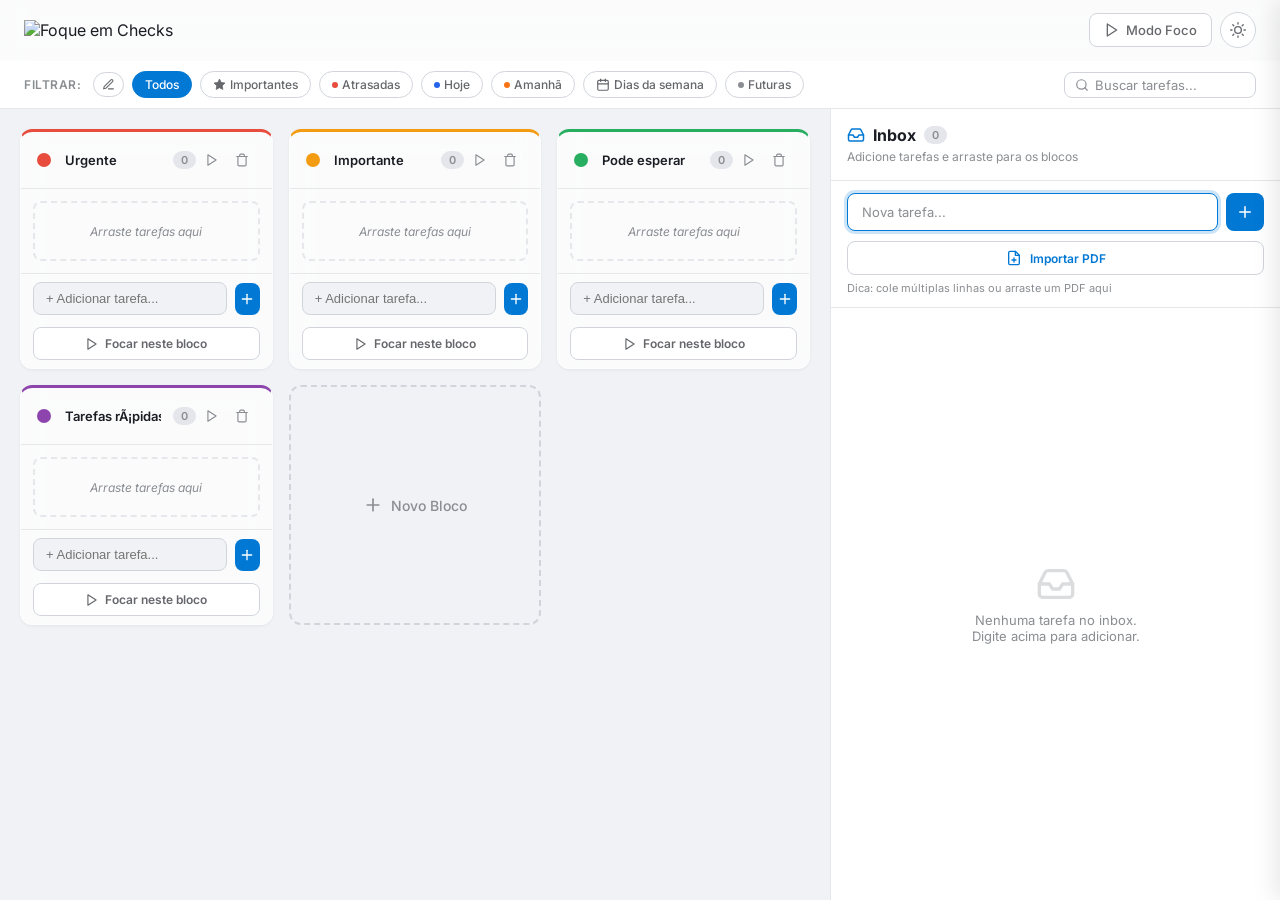
==== organizer.html @ 4b182efe "Adicione recorrência automática às tarefas Implementa configuração de repetição, preserva o históric" ====
<!DOCTYPE html>
<html lang="pt-BR">
<head>
    <meta charset="UTF-8">
    <meta name="viewport" content="width=device-width, initial-scale=1.0, viewport-fit=cover">
    <meta name="referrer" content="same-origin">
    <title>Foque em Checks — Organizador</title>
    <meta name="description" content="Organize suas tarefas por blocos de prioridade e foque no que importa.">
    <link rel="icon" type="image/png" href="assets/img/Documento2.png">
    <link rel="apple-touch-icon" href="assets/img/Documento2.png">
    <link rel="stylesheet" href="assets/css/cloud.css">
    <meta name="apple-mobile-web-app-capable" content="yes">
    <meta name="apple-mobile-web-app-status-bar-style" content="black-translucent">
    <meta name="apple-mobile-web-app-title" content="Foque em Checks">
    <link rel="preconnect" href="https://fonts.googleapis.com">
    <link rel="preconnect" href="https://fonts.gstatic.com" crossorigin>
    <link href="https://fonts.googleapis.com/css2?family=Inter:wght@400;500;600;700&display=swap" rel="stylesheet">
    <script src="https://cdnjs.cloudflare.com/ajax/libs/pdf.js/3.11.174/pdf.min.js"></script>
    <link rel="stylesheet" href="assets/css/organizer.css?v=20260920-recurrence">
</head>
<body>

    <!-- HEADER -->
    <header class="header" id="header">
        <div class="header-left">
            <div class="focus-brand-logo" aria-label="Foque em Checks">
                <img src="assets/img/logo-focus-claro.png" alt="Foque em Checks" class="focus-theme-logo focus-logo-light">
                <img src="assets/img/logo-focus-escuro.png" alt="" aria-hidden="true" class="focus-theme-logo focus-logo-dark">
            </div>
        </div>
        <div class="header-actions">
            <a href="index.html?mode=focus" class="header-btn" id="btn-back-focus" title="Voltar ao Modo Foco">
                <svg viewBox="0 0 24 24" fill="none" stroke="currentColor" stroke-width="2" stroke-linecap="round" stroke-linejoin="round"><polygon points="5 3 19 12 5 21 5 3"></polygon></svg>
                <span>Modo Foco</span>
            </a>
            <button class="header-btn theme-toggle" id="btn-theme" title="Alternar tema">
                <svg id="icon-sun" viewBox="0 0 24 24" fill="none" stroke="currentColor" stroke-width="2" stroke-linecap="round" stroke-linejoin="round"><circle cx="12" cy="12" r="5"></circle><line x1="12" y1="1" x2="12" y2="3"></line><line x1="12" y1="21" x2="12" y2="23"></line><line x1="4.22" y1="4.22" x2="5.64" y2="5.64"></line><line x1="18.36" y1="18.36" x2="19.78" y2="19.78"></line><line x1="1" y1="12" x2="3" y2="12"></line><line x1="21" y1="12" x2="23" y2="12"></line><line x1="4.22" y1="19.78" x2="5.64" y2="18.36"></line><line x1="18.36" y1="5.64" x2="19.78" y2="4.22"></line></svg>
                <svg id="icon-moon" viewBox="0 0 24 24" fill="none" stroke="currentColor" stroke-width="2" stroke-linecap="round" stroke-linejoin="round" style="display:none"><path d="M21 12.79A9 9 0 1 1 11.21 3 7 7 0 0 0 21 12.79z"></path></svg>
            </button>
        </div>
    </header>

    <!-- FILTER BAR -->
    <div class="filter-bar" id="filter-bar">
        <span class="filter-label">Filtrar:</span>
        <button class="filter-chip organize-filters-btn" id="btn-organize-filters" type="button" title="Organizar filtros" aria-label="Organizar filtros"><svg viewBox="0 0 24 24" fill="none" stroke="currentColor" stroke-width="2" stroke-linecap="round" stroke-linejoin="round" aria-hidden="true"><path d="M12 20h9"></path><path d="M16.5 3.5a2.12 2.12 0 0 1 3 3L7 19l-4 1 1-4Z"></path></svg></button>
        <button class="filter-chip filter-orderable active" data-filter="all" data-order-id="all">Todos</button>
        <button class="filter-chip filter-orderable" data-filter="important" data-order-id="important" title="Tarefas importantes"><svg viewBox="0 0 24 24" width="13" height="13" fill="currentColor" stroke="currentColor" stroke-width="1.5" stroke-linejoin="round" aria-hidden="true"><polygon points="12 2 15.1 8.3 22 9.3 17 14.2 18.2 21.1 12 17.8 5.8 21.1 7 14.2 2 9.3 8.9 8.3 12 2"></polygon></svg>Importantes</button>
        <button class="filter-chip filter-orderable" data-filter="atrasadas" data-order-id="atrasadas"><span class="chip-dot" style="background:var(--status-overdue)"></span>Atrasadas</button>
        <button class="filter-chip filter-orderable" data-filter="hoje" data-order-id="hoje"><span class="chip-dot" style="background:var(--status-today)"></span>Hoje</button>
        <button class="filter-chip filter-orderable" data-filter="amanha" data-order-id="amanha"><span class="chip-dot" style="background:var(--status-tomorrow)"></span>Amanhã</button>
        <div class="weekday-filter filter-orderable" id="weekday-filter" data-order-id="weekdays">
            <button class="filter-chip weekday-filter-toggle" id="weekday-filter-toggle" type="button" aria-expanded="false"><svg viewBox="0 0 24 24" fill="none" stroke="currentColor" stroke-width="2" stroke-linecap="round" stroke-linejoin="round" aria-hidden="true"><rect x="3" y="4" width="18" height="17" rx="2"></rect><line x1="8" y1="2" x2="8" y2="6"></line><line x1="16" y1="2" x2="16" y2="6"></line><line x1="3" y1="10" x2="21" y2="10"></line></svg><span id="weekday-filter-label">Dias da semana</span></button>
            <div class="weekday-filter-menu" id="weekday-filter-menu" role="menu" aria-label="Filtrar por dia da semana">
                <button class="filter-chip filter-orderable" data-filter="segunda" data-order-id="segunda" role="menuitem"><span class="chip-dot" style="background:var(--day-seg)"></span>Segunda</button>
                <button class="filter-chip filter-orderable" data-filter="terca" data-order-id="terca" role="menuitem"><span class="chip-dot" style="background:var(--day-ter)"></span>Terça</button>
                <button class="filter-chip filter-orderable" data-filter="quarta" data-order-id="quarta" role="menuitem"><span class="chip-dot" style="background:var(--day-qua)"></span>Quarta</button>
                <button class="filter-chip filter-orderable" data-filter="quinta" data-order-id="quinta" role="menuitem"><span class="chip-dot" style="background:var(--day-qui)"></span>Quinta</button>
                <button class="filter-chip filter-orderable" data-filter="sexta" data-order-id="sexta" role="menuitem"><span class="chip-dot" style="background:var(--day-sex)"></span>Sexta</button>
                <button class="filter-chip filter-orderable" data-filter="sabado" data-order-id="sabado" role="menuitem"><span class="chip-dot" style="background:var(--day-sab)"></span>Sábado</button>
                <button class="filter-chip filter-orderable" data-filter="domingo" data-order-id="domingo" role="menuitem"><span class="chip-dot" style="background:var(--day-dom)"></span>Domingo</button>
            </div>
        </div>
        <button class="filter-chip filter-orderable" data-filter="futuras" data-order-id="futuras"><span class="chip-dot" style="background:var(--text-tertiary)"></span>Futuras</button>

        <div class="search-container">
            <svg viewBox="0 0 24 24" fill="none" stroke="currentColor" stroke-width="2" stroke-linecap="round" stroke-linejoin="round"><circle cx="11" cy="11" r="8"></circle><line x1="21" y1="21" x2="16.65" y2="16.65"></line></svg>
            <input type="text" class="search-input" id="search-input" placeholder="Buscar tarefas...">
        </div>
    </div>

    <!-- MAIN LAYOUT -->
    <main class="main" id="main">
        <!-- BLOCKS PANEL (LEFT) -->
        <div class="blocks-panel" id="blocks-panel">
            <!-- Blocks are rendered by JS -->
        </div>

        <!-- INBOX PANEL (RIGHT) -->
        <div class="inbox-panel" id="inbox-panel">
            <div class="inbox-header">
                <div class="inbox-title">
                    <svg viewBox="0 0 24 24" fill="none" stroke="currentColor" stroke-width="2" stroke-linecap="round" stroke-linejoin="round"><polyline points="22 12 16 12 14 15 10 15 8 12 2 12"></polyline><path d="M5.45 5.11L2 12v6a2 2 0 0 0 2 2h16a2 2 0 0 0 2-2v-6l-3.45-6.89A2 2 0 0 0 16.76 4H7.24a2 2 0 0 0-1.79 1.11z"></path></svg>
                    Inbox
                    <span class="block-count" id="inbox-count">0</span>
                </div>
                <div class="inbox-subtitle">Adicione tarefas e arraste para os blocos</div>
            </div>
            <div class="inbox-input-area">
                <div class="inbox-input-wrapper">
                    <input type="text" class="inbox-input" id="inbox-input" placeholder="Nova tarefa..." autocomplete="off">
                    <button class="inbox-add-btn" id="btn-inbox-add" title="Adicionar tarefa">
                        <svg viewBox="0 0 24 24" fill="none" stroke="currentColor" stroke-width="2" stroke-linecap="round" stroke-linejoin="round"><line x1="12" y1="5" x2="12" y2="19"></line><line x1="5" y1="12" x2="19" y2="12"></line></svg>
                    </button>
                </div>
                <div class="inbox-tools-row">
                    <button class="inbox-tool-btn" id="btn-import-pdf" type="button" title="Importar lista em PDF">
                        <svg viewBox="0 0 24 24" fill="none" stroke="currentColor" stroke-width="2" stroke-linecap="round" stroke-linejoin="round"><path d="M14 2H6a2 2 0 0 0-2 2v16a2 2 0 0 0 2 2h12a2 2 0 0 0 2-2V8z"></path><polyline points="14 2 14 8 20 8"></polyline><line x1="12" y1="18" x2="12" y2="12"></line><line x1="9" y1="15" x2="15" y2="15"></line></svg>
                        <span>Importar PDF</span>
                    </button>
                    <input type="file" id="pdf-file-input" accept="application/pdf" style="display: none;">
                </div>
                <p class="inbox-paste-hint">Dica: cole múltiplas linhas ou arraste um PDF aqui</p>
            </div>
            <div class="inbox-tasks" id="inbox-tasks">
                <!-- Tasks rendered by JS -->
            </div>
        </div>
    </main>

    <!-- CONFIRMATION MODAL -->
    <div class="modal-overlay" id="modal-overlay">
        <div class="modal-box">
            <div class="modal-title" id="modal-title">Confirmar</div>
            <div class="modal-text" id="modal-text">Tem certeza?</div>
            <div class="modal-actions">
                <button class="modal-btn" id="modal-cancel">Cancelar</button>
                <button class="modal-btn danger" id="modal-confirm">Remover</button>
            </div>
        </div>
    </div>

    <!-- PDF IMPORT PREVIEW MODAL -->
    <div class="modal-overlay" id="pdf-modal-overlay">
        <div class="pdf-modal-box">
            <div class="pdf-modal-header">
                <div class="pdf-modal-title-group">
                    <div class="pdf-modal-icon">
                        <svg viewBox="0 0 24 24" fill="none" stroke="currentColor" stroke-width="2" stroke-linecap="round" stroke-linejoin="round"><path d="M14 2H6a2 2 0 0 0-2 2v16a2 2 0 0 0 2 2h12a2 2 0 0 0 2-2V8z"></path><polyline points="14 2 14 8 20 8"></polyline><line x1="12" y1="18" x2="12" y2="12"></line><line x1="9" y1="15" x2="15" y2="15"></line></svg>
                    </div>
                    <div>
                        <div class="pdf-modal-title" id="pdf-modal-filename">Importar do Microsoft To Do</div>
                        <div class="pdf-modal-subtitle">Selecione as tarefas e subtarefas que deseja enviar para o Inbox</div>
                    </div>
                </div>
                <button class="block-action-btn" id="pdf-modal-close" title="Fechar">
                    <svg viewBox="0 0 24 24" fill="none" stroke="currentColor" stroke-width="2" stroke-linecap="round" stroke-linejoin="round"><line x1="18" y1="6" x2="6" y2="18"></line><line x1="6" y1="6" x2="18" y2="18"></line></svg>
                </button>
            </div>

            <div class="pdf-stats-pills">
                <span class="pdf-stat-pill highlight" id="stat-pill-total">0 tarefas encontradas</span>
                <span class="pdf-stat-pill" id="stat-pill-main">0 principais</span>
                <span class="pdf-stat-pill" id="stat-pill-sub">0 subtarefas</span>
                <span class="pdf-stat-pill" id="stat-pill-days">0 com data</span>
            </div>

            <div class="pdf-config-section">
                <div class="pdf-config-row">
                    <label class="pdf-config-label">
                        <input type="checkbox" id="pdf-opt-include-subtasks" checked>
                        <span>Incluir subtarefas</span>
                    </label>
                </div>
                <div class="pdf-config-row">
                    <label class="pdf-config-label">
                        <input type="checkbox" id="pdf-opt-apply-days" checked>
                        <span>Atribuir marcadores de dias detectados (Hoje, Amanhã, etc.)</span>
                    </label>
                </div>
            </div>

            <div class="pdf-preview-header">
                <span id="pdf-preview-count">Pré-visualização (0 selecionadas):</span>
                <div>
                    <button type="button" class="pdf-preview-select-all" id="btn-toggle-select-all">Desmarcar todas</button>
                </div>
            </div>

            <div class="pdf-preview-list" id="pdf-preview-list">
                <!-- Preview items inserted by JS -->
            </div>

            <div class="modal-actions" style="margin-top: 14px;">
                <button class="modal-btn" id="pdf-btn-cancel">Cancelar</button>
                <button class="modal-btn" id="pdf-btn-confirm" style="background: var(--primary); color: white; border-color: var(--primary);">
                    Importar para o Inbox
                </button>
            </div>
        </div>
    </div>

    <!-- DRAG & DROP OVERLAY -->
    <div class="pdf-drop-overlay" id="pdf-drop-overlay">
        <svg class="pdf-drop-icon" viewBox="0 0 24 24" fill="none" stroke="currentColor" stroke-width="2" stroke-linecap="round" stroke-linejoin="round"><path d="M14 2H6a2 2 0 0 0-2 2v16a2 2 0 0 0 2 2h12a2 2 0 0 0 2-2V8z"></path><polyline points="14 2 14 8 20 8"></polyline><line x1="12" y1="18" x2="12" y2="12"></line><line x1="9" y1="15" x2="15" y2="15"></line></svg>
        <div class="pdf-drop-text">Solte o PDF do Microsoft To Do aqui</div>
    </div>

    <!-- SIDE PANEL (TASK DETAILS) -->
    <div class="side-panel-overlay" id="side-panel-overlay"></div>
    <div class="side-panel" id="side-panel">
        <div class="side-panel-header">
            <div class="side-panel-title" id="side-panel-title">Título da Tarefa</div>
            <div class="side-panel-controls">
                <button class="side-panel-mode" id="side-panel-mode" type="button" aria-pressed="false" title="Alternar modo foco">Foco</button>
                <button class="side-panel-close" id="side-panel-close" title="Fechar">
                    <svg viewBox="0 0 24 24" fill="none" stroke="currentColor" stroke-width="2" stroke-linecap="round" stroke-linejoin="round" width="18" height="18"><line x1="18" y1="6" x2="6" y2="18"></line><line x1="6" y1="6" x2="18" y2="18"></line></svg>
                </button>
            </div>
        </div>
        <div class="side-panel-body">
            <div class="task-options-section">
                <div class="subtasks-title">Opções</div>
                <button class="task-option-row" id="side-panel-repeat" type="button">
                    <svg viewBox="0 0 24 24" fill="none" stroke="currentColor" stroke-width="2" stroke-linecap="round" stroke-linejoin="round" aria-hidden="true"><polyline points="17 1 21 5 17 9"></polyline><path d="M3 11V9a4 4 0 0 1 4-4h14"></path><polyline points="7 23 3 19 7 15"></polyline><path d="M21 13v2a4 4 0 0 1-4 4H3"></path></svg>
                    <span>Repetir</span>
                    <small id="side-panel-repeat-value">Não repetir</small>
                </button>
            </div>
            <div class="subtasks-section">
                <div class="subtasks-title">Subtarefas</div>
                <div class="subtask-list" id="subtask-list">
                    <!-- JS vai inserir subtarefas aqui -->
                </div>
                <div class="subtask-input-row">
                    <div class="subtask-input-icon">
                        <svg viewBox="0 0 24 24" fill="none" stroke="currentColor" stroke-width="2" stroke-linecap="round" stroke-linejoin="round"><line x1="12" y1="5" x2="12" y2="19"></line><line x1="5" y1="12" x2="19" y2="12"></line></svg>
                    </div>
                    <input type="text" class="subtask-input" id="subtask-input" placeholder="Adicionar passo">
                </div>
            </div>
        </div>
    </div>

    <!-- TOAST -->
    <div class="toast-notification" id="toast-notification">
        <div class="toast-icon-check">
            <svg viewBox="0 0 24 24" fill="none" stroke="currentColor" stroke-width="3" stroke-linecap="round" stroke-linejoin="round"><polyline points="20 6 9 17 4 12"></polyline></svg>
        </div>
        <span id="toast-message">Tarefas importadas com sucesso!</span>
    </div>

    <script src="https://cdn.jsdelivr.net/npm/@supabase/supabase-js@2.116.0"></script>
    <script src="assets/js/supabase-config.js"></script>
    <script src="assets/js/supabase-sync.js"></script>
    <script src="assets/js/recurrence.js?v=20260920-recurrence"></script>
    <script src="assets/js/organizer.js?v=20260920-recurrence"></script>
</body>
</html>
---- assets/css/organizer.css ----
/* ========== CSS VARIABLES ========== */
:root {
    --font: 'Inter', 'Segoe UI', system-ui, -apple-system, sans-serif;

    /* Light Mode */
    --bg: #F0F2F5;
    --bg-secondary: #E4E6EB;
    --surface: #FFFFFF;
    --surface-hover: #F8F9FA;
    --text: #1A1D23;
    --text-secondary: #65676B;
    --text-tertiary: #8A8D91;
    --border: #D1D5DB;
    --border-light: #E5E7EB;
    --shadow-sm: 0 1px 3px rgba(0,0,0,0.06);
    --shadow-md: 0 4px 16px rgba(0,0,0,0.08);
    --shadow-lg: 0 8px 32px rgba(0,0,0,0.12);
    --shadow-glow: 0 0 20px rgba(0,120,212,0.15);

    /* Accent Colors */
    --primary: #0078D4;
    --primary-hover: #106EBE;
    --primary-light: rgba(0,120,212,0.08);
    --primary-glow: rgba(0,120,212,0.2);

    --block-urgent: #E74C3C;
    --block-urgent-bg: rgba(231,76,60,0.08);
    --block-urgent-border: rgba(231,76,60,0.25);
    --block-important: #F39C12;
    --block-important-bg: rgba(243,156,18,0.08);
    --block-important-border: rgba(243,156,18,0.25);
    --block-canwait: #27AE60;
    --block-canwait-bg: rgba(39,174,96,0.08);
    --block-canwait-border: rgba(39,174,96,0.25);
    --block-quick: #8E44AD;
    --block-quick-bg: rgba(142,68,173,0.08);
    --block-quick-border: rgba(142,68,173,0.25);
    --block-blue: #3498DB;
    --block-blue-bg: rgba(52,152,219,0.08);
    --block-blue-border: rgba(52,152,219,0.25);
    --block-teal: #1ABC9C;
    --block-teal-bg: rgba(26,188,156,0.08);
    --block-teal-border: rgba(26,188,156,0.25);
    --block-pink: #FD79A8;
    --block-pink-bg: rgba(253,121,168,0.08);
    --block-pink-border: rgba(253,121,168,0.25);
    --block-gray: #95A5A6;
    --block-gray-bg: rgba(149,165,166,0.08);
    --block-gray-border: rgba(149,165,166,0.25);
    --block-yellow: #F1C40F;
    --block-yellow-bg: rgba(241,196,15,0.08);
    --block-yellow-border: rgba(241,196,15,0.25);
    --block-indigo: #6C5CE7;
    --block-indigo-bg: rgba(108,92,231,0.08);
    --block-indigo-border: rgba(108,92,231,0.25);

    /* Date status: reserved colors, separate from the days of the week */
    --status-overdue: #E74C3C;
    --status-today: #2563EB;
    --status-tomorrow: #F97316;

    /* Days of the week */
    --day-seg: #14B8A6;
    --day-ter: #8B5CF6;
    --day-qua: #22C55E;
    --day-qui: #DB2777;
    --day-sex: #0EA5E9;
    --day-sab: #A16207;
    --day-dom: #84CC16;

    /* Misc */
    --radius: 12px;
    --radius-sm: 8px;
    --radius-xs: 6px;
    --transition: 0.2s cubic-bezier(0.4, 0, 0.2, 1);
    --motion-fast: 120ms;
    --motion-base: 180ms;
    --motion-ease: cubic-bezier(0.2, 0, 0, 1);

    /* Glass */
    --glass-bg: rgba(255,255,255,0.7);
    --glass-border: rgba(255,255,255,0.3);
    --glass-blur: 12px;

    /* Completed */
    --completed-bg: rgba(39,174,96,0.06);
}

/* ========== DARK MODE ========== */
[data-theme="dark"] {
    --bg: #0F1117;
    --bg-secondary: #1A1D27;
    --surface: #1E2130;
    --surface-hover: #262A3A;
    --text: #E8EAED;
    --text-secondary: #9AA0A6;
    --text-tertiary: #6B7280;
    --border: #2D3348;
    --border-light: #252940;
    --shadow-sm: 0 1px 3px rgba(0,0,0,0.2);
    --shadow-md: 0 4px 16px rgba(0,0,0,0.3);
    --shadow-lg: 0 8px 32px rgba(0,0,0,0.4);
    --shadow-glow: 0 0 20px rgba(0,120,212,0.25);

    --primary-light: rgba(0,120,212,0.15);
    --primary-glow: rgba(0,120,212,0.3);

    --block-urgent-bg: rgba(231,76,60,0.12);
    --block-urgent-border: rgba(231,76,60,0.3);
    --block-important-bg: rgba(243,156,18,0.12);
    --block-important-border: rgba(243,156,18,0.3);
    --block-canwait-bg: rgba(39,174,96,0.12);
    --block-canwait-border: rgba(39,174,96,0.3);
    --block-quick-bg: rgba(142,68,173,0.12);
    --block-quick-border: rgba(142,68,173,0.3);
    --block-blue-bg: rgba(52,152,219,0.12);
    --block-blue-border: rgba(52,152,219,0.3);
    --block-teal-bg: rgba(26,188,156,0.12);
    --block-teal-border: rgba(26,188,156,0.3);
    --block-pink-bg: rgba(253,121,168,0.12);
    --block-pink-border: rgba(253,121,168,0.3);
    --block-gray-bg: rgba(149,165,166,0.12);
    --block-gray-border: rgba(149,165,166,0.3);
    --block-yellow-bg: rgba(241,196,15,0.12);
    --block-yellow-border: rgba(241,196,15,0.3);
    --block-indigo-bg: rgba(108,92,231,0.12);
    --block-indigo-border: rgba(108,92,231,0.3);

    --glass-bg: rgba(30,33,48,0.75);
    --glass-border: rgba(45,51,72,0.5);

    --completed-bg: rgba(39,174,96,0.1);
}

@media (prefers-color-scheme: dark) {
    :root:not([data-theme="light"]) {
        --bg: #0F1117;
        --bg-secondary: #1A1D27;
        --surface: #1E2130;
        --surface-hover: #262A3A;
        --text: #E8EAED;
        --text-secondary: #9AA0A6;
        --text-tertiary: #6B7280;
        --border: #2D3348;
        --border-light: #252940;
        --shadow-sm: 0 1px 3px rgba(0,0,0,0.2);
        --shadow-md: 0 4px 16px rgba(0,0,0,0.3);
        --shadow-lg: 0 8px 32px rgba(0,0,0,0.4);
        --shadow-glow: 0 0 20px rgba(0,120,212,0.25);
        --primary-light: rgba(0,120,212,0.15);
        --primary-glow: rgba(0,120,212,0.3);
        --block-urgent-bg: rgba(231,76,60,0.12);
        --block-urgent-border: rgba(231,76,60,0.3);
        --block-important-bg: rgba(243,156,18,0.12);
        --block-important-border: rgba(243,156,18,0.3);
        --block-canwait-bg: rgba(39,174,96,0.12);
        --block-canwait-border: rgba(39,174,96,0.3);
        --block-quick-bg: rgba(142,68,173,0.12);
        --block-quick-border: rgba(142,68,173,0.3);
        --block-blue-bg: rgba(52,152,219,0.12);
        --block-blue-border: rgba(52,152,219,0.3);
        --block-teal-bg: rgba(26,188,156,0.12);
        --block-teal-border: rgba(26,188,156,0.3);
        --block-pink-bg: rgba(253,121,168,0.12);
        --block-pink-border: rgba(253,121,168,0.3);
        --block-gray-bg: rgba(149,165,166,0.12);
        --block-gray-border: rgba(149,165,166,0.3);
        --block-yellow-bg: rgba(241,196,15,0.12);
        --block-yellow-border: rgba(241,196,15,0.3);
        --block-indigo-bg: rgba(108,92,231,0.12);
        --block-indigo-border: rgba(108,92,231,0.3);
        --glass-bg: rgba(30,33,48,0.75);
        --glass-border: rgba(45,51,72,0.5);
        --completed-bg: rgba(39,174,96,0.1);
    }
}

/* ========== RESET & BASE ========== */
*, *::before, *::after {
    box-sizing: border-box;
    margin: 0;
    padding: 0;
}

html {
    scroll-behavior: smooth;
}

body {
    font-family: var(--font);
    background: var(--bg);
    color: var(--text);
    min-height: 100vh;
    display: flex;
    flex-direction: column;
    transition: background var(--transition), color var(--transition);
    overflow-x: hidden;
}

/* ========== HEADER ========== */
.header {
    position: sticky;
    top: 0;
    z-index: 200;
    background: var(--glass-bg);
    backdrop-filter: blur(var(--glass-blur));
    -webkit-backdrop-filter: blur(var(--glass-blur));
    border-bottom: 1px solid var(--glass-border);
    padding: 12px 24px;
    display: flex;
    align-items: center;
    justify-content: space-between;
    gap: 16px;
}

.header-left {
    display: flex;
    align-items: center;
    gap: 12px;
}

.focus-brand-logo { display:flex; align-items:center; }
.focus-brand-logo .focus-theme-logo { width:150px; max-height:42px; }

.header-actions {
    display: flex;
    align-items: center;
    gap: 8px;
}

.header-btn {
    display: flex;
    align-items: center;
    gap: 6px;
    padding: 8px 14px;
    border: 1px solid var(--border);
    border-radius: var(--radius-sm);
    background: var(--surface);
    color: var(--text-secondary);
    font-family: var(--font);
    font-size: 13px;
    font-weight: 500;
    cursor: pointer;
    transition: all var(--transition);
    text-decoration: none;
}

.header-btn:hover {
    background: var(--surface-hover);
    color: var(--text);
    border-color: var(--primary);
    box-shadow: var(--shadow-sm);
}

.header-btn svg {
    width: 16px;
    height: 16px;
    flex-shrink: 0;
}

.theme-toggle {
    width: 36px;
    height: 36px;
    padding: 0;
    display: flex;
    align-items: center;
    justify-content: center;
    border-radius: 50%;
}

/* ========== FILTER BAR ========== */
.filter-bar {
    position: relative;
    z-index: 130;
    padding: 10px 24px;
    background: var(--surface);
    border-bottom: 1px solid var(--border-light);
    display: flex;
    align-items: center;
    gap: 8px;
    overflow: visible;
    scrollbar-width: none;
}

.filter-bar::-webkit-scrollbar {
    display: none;
}

.filter-label {
    font-size: 12px;
    font-weight: 600;
    color: var(--text-tertiary);
    text-transform: uppercase;
    letter-spacing: 0.5px;
    white-space: nowrap;
    margin-right: 4px;
}

.filter-chip {
    display: inline-flex;
    align-items: center;
    gap: 4px;
    padding: 5px 12px;
    border-radius: 20px;
    border: 1px solid var(--border);
    background: var(--surface);
    color: var(--text-secondary);
    font-family: var(--font);
    font-size: 12px;
    font-weight: 500;
    cursor: pointer;
    transition: all var(--transition);
    white-space: nowrap;
}

.filter-chip:hover {
    border-color: var(--primary);
    color: var(--primary);
    background: var(--primary-light);
}

.filter-chip.active {
    background: var(--primary);
    color: white;
    border-color: var(--primary);
}

.filter-chip .chip-dot {
    width: 6px;
    height: 6px;
    border-radius: 50%;
    flex-shrink: 0;
}

.weekday-filter {
    position: relative;
}

.weekday-filter-toggle svg {
    width: 14px;
    height: 14px;
    flex-shrink: 0;
}

.weekday-filter-menu {
    position: absolute;
    top: calc(100% + 6px);
    left: 0;
    z-index: 120;
    display: none;
    min-width: 146px;
    padding: 5px;
    background: var(--surface);
    border: 1px solid var(--border);
    border-radius: var(--radius-sm);
    box-shadow: var(--shadow-md);
}

.weekday-filter.open .weekday-filter-menu {
    display: grid;
    gap: 2px;
}

.weekday-filter-menu .filter-chip {
    width: 100%;
    border: 0;
    border-radius: var(--radius-xs);
    text-align: left;
}

.filter-bar.organizing-filters .filter-orderable,
.weekday-filter-menu.organizing-filters .filter-orderable {
    cursor: grab;
}

@keyframes filter-ready-to-move {
    0%, 100% { transform: translateX(0); }
    25% { transform: translateX(-2px); }
    75% { transform: translateX(2px); }
}

.filter-bar.organizing-filters > .filter-orderable,
.weekday-filter-menu.organizing-filters .filter-orderable {
    animation: filter-ready-to-move .55s ease-in-out infinite;
}

.filter-bar.organizing-filters > .filter-orderable:nth-of-type(even),
.weekday-filter-menu.organizing-filters .filter-orderable:nth-of-type(even) {
    animation-delay: .12s;
}

.filter-orderable.filter-dragging {
    opacity: 0.45;
    animation: none;
}

.organize-filters-btn {
    min-width: 0;
    padding: 5px 8px;
    justify-content: center;
}

.organize-filters-btn svg {
    width: 13px;
    height: 13px;
}

.search-container {
    display: flex;
    align-items: center;
    background: var(--surface);
    border: 1px solid var(--border);
    border-radius: var(--radius-sm);
    padding: 4px 10px;
    margin-left: auto;
    gap: 6px;
    transition: all var(--transition);
}

.search-container:focus-within {
    border-color: var(--primary);
    box-shadow: 0 0 0 2px var(--primary-glow);
}

.search-container svg {
    width: 14px;
    height: 14px;
    color: var(--text-tertiary);
}

.search-input {
    border: none;
    background: transparent;
    color: var(--text);
    font-family: var(--font);
    font-size: 13px;
    outline: none;
    width: 150px;
}

.search-input::placeholder {
    color: var(--text-tertiary);
}

/* ========== MAIN LAYOUT ========== */
.main {
    flex: 1;
    display: flex;
    gap: 0;
    overflow: hidden;
}

/* ========== BLOCKS PANEL (LEFT) ========== */
.blocks-panel {
    flex: 1;
    display: grid;
    grid-template-columns: repeat(3, minmax(0, 1fr));
    gap: 16px;
    padding: 20px;
    overflow-y: auto;
    align-content: start;
    min-width: 0;
}

.block-card {
    width: 100%;
    min-width: 0;
    display: flex;
    flex-direction: column;
    cursor: default;
    background: var(--glass-bg);
    backdrop-filter: blur(var(--glass-blur));
    -webkit-backdrop-filter: blur(var(--glass-blur));
    border: 1px solid var(--glass-border);
    border-radius: var(--radius);
    box-shadow: var(--shadow-sm);
    transition: border-color var(--motion-base) var(--motion-ease),
                box-shadow var(--motion-base) var(--motion-ease),
                background-color var(--motion-base) var(--motion-ease),
                opacity var(--motion-fast) ease,
                transform var(--motion-base) var(--motion-ease);
    overflow: hidden;
}

.block-card:hover {
    box-shadow: var(--shadow-md);
    background: var(--surface);
}

.block-card.drag-over {
    border-color: var(--primary);
    box-shadow: var(--shadow-glow);
}

.block-card.dragging-block {
    opacity: 0.55;
    transform: scale(0.995);
    box-shadow: var(--shadow-lg);
}

.block-card.block-swap-target {
    outline: 3px solid var(--primary);
    outline-offset: -4px;
    background: var(--primary-light);
    box-shadow: var(--shadow-glow);
}

.block-card.block-entering {
    animation: blockEnter var(--motion-base) var(--motion-ease) both;
}

.block-card.block-removing {
    opacity: 0;
    transform: scale(0.985);
}

@keyframes blockEnter {
    from { opacity: 0; transform: translateY(8px); }
    to { opacity: 1; transform: translateY(0); }
}

.block-header {
    display: flex;
    align-items: center;
    justify-content: space-between;
    padding: 14px 16px;
    border-bottom: 1px solid var(--border-light);
    gap: 8px;
}

.block-header-left {
    display: flex;
    align-items: center;
    gap: 10px;
    flex: 1;
    min-width: 0;
}

.block-color-dot {
    width: 14px;
    height: 14px;
    border-radius: 50%;
    flex-shrink: 0;
    cursor: pointer;
    border: 2px solid transparent;
    transition: transform 0.2s;
}

.block-color-dot:hover {
    transform: scale(1.2);
}

.color-picker {
    position: absolute;
    top: 40px;
    left: 16px;
    background: var(--surface);
    border: 1px solid var(--border);
    border-radius: var(--radius-sm);
    box-shadow: var(--shadow-md);
    padding: 8px;
    display: grid;
    grid-template-columns: repeat(5, 1fr);
    gap: 8px;
    z-index: 50;
}

.color-picker-item {
    width: 20px;
    height: 20px;
    border-radius: 50%;
    cursor: pointer;
    border: 2px solid transparent;
}

.color-picker-item:hover {
    transform: scale(1.1);
}

.block-title {
    font-size: 13px;
    font-weight: 600;
    color: var(--text);
    border: none;
    background: transparent;
    font-family: var(--font);
    padding: 2px 4px;
    border-radius: var(--radius-xs);
    width: 100%;
    min-width: 0;
    cursor: text;
    transition: all var(--transition);
}

.block-title:focus {
    outline: none;
    background: var(--primary-light);
    box-shadow: 0 0 0 2px var(--primary-glow);
}

.block-count {
    font-size: 11px;
    font-weight: 600;
    color: var(--text-tertiary);
    background: var(--bg-secondary);
    padding: 2px 8px;
    border-radius: 10px;
    flex-shrink: 0;
}

.block-actions {
    display: flex;
    align-items: center;
    gap: 2px;
    flex-shrink: 0;
}

.block-action-btn {
    width: 28px;
    height: 28px;
    display: flex;
    align-items: center;
    justify-content: center;
    border: none;
    background: transparent;
    color: var(--text-tertiary);
    border-radius: var(--radius-xs);
    cursor: pointer;
    transition: all var(--transition);
}

.block-action-btn:hover {
    background: var(--bg-secondary);
    color: var(--text);
}

.block-action-btn.danger:hover {
    background: rgba(231,76,60,0.1);
    color: var(--block-urgent);
}

.block-action-btn svg {
    width: 14px;
    height: 14px;
}

.block-tasks {
    flex: 1;
    overflow-y: auto;
    padding: 8px;
    display: flex;
    flex-direction: column;
    gap: 4px;
    min-height: 60px;
    scrollbar-width: thin;
    scrollbar-color: var(--border) transparent;
}

.block-tasks::-webkit-scrollbar {
    width: 4px;
}

.block-tasks::-webkit-scrollbar-track {
    background: transparent;
}

.block-tasks::-webkit-scrollbar-thumb {
    background: var(--border);
    border-radius: 2px;
}

.block-empty {
    display: flex;
    align-items: center;
    justify-content: center;
    flex: 1;
    min-height: 60px;
    color: var(--text-tertiary);
    font-size: 12px;
    font-style: italic;
    border: 2px dashed var(--border-light);
    border-radius: var(--radius-sm);
    margin: 4px;
    transition: all var(--transition);
}

.block-card.drag-over .block-empty {
    border-color: var(--primary);
    color: var(--primary);
    background: var(--primary-light);
}

.block-footer {
    padding: 8px 12px;
    border-top: 1px solid var(--border-light);
}

.block-focus-btn {
    width: 100%;
    display: flex;
    align-items: center;
    justify-content: center;
    gap: 6px;
    padding: 8px;
    border: 1px solid var(--border);
    border-radius: var(--radius-sm);
    background: var(--surface);
    color: var(--text-secondary);
    font-family: var(--font);
    font-size: 12px;
    font-weight: 600;
    cursor: pointer;
    transition: all var(--transition);
}

.block-focus-btn:hover {
    background: var(--primary);
    color: white;
    border-color: var(--primary);
    box-shadow: var(--shadow-sm);
}

.block-focus-btn svg {
    width: 14px;
    height: 14px;
}

/* Add Block Card */
.add-block-card {
    width: 100%;
    min-height: 190px;
    display: flex;
    align-items: center;
    justify-content: center;
    border: 2px dashed var(--border);
    border-radius: var(--radius);
    cursor: pointer;
    transition: all var(--transition);
    background: transparent;
    font-family: var(--font);
    color: var(--text-tertiary);
    gap: 8px;
    font-size: 14px;
    font-weight: 500;
}

.add-block-card:hover {
    border-color: var(--primary);
    color: var(--primary);
    background: var(--primary-light);
}

.add-block-card svg {
    width: 20px;
    height: 20px;
}

/* ========== INBOX PANEL (RIGHT) ========== */
.inbox-panel {
    width: 450px;
    min-width: 380px;
    border-left: 1px solid var(--border-light);
    background: var(--surface);
    display: flex;
    flex-direction: column;
    overflow: hidden;
}

.inbox-header {
    padding: 16px;
    border-bottom: 1px solid var(--border-light);
}

.inbox-title {
    font-size: 16px;
    font-weight: 700;
    color: var(--text);
    margin-bottom: 4px;
    display: flex;
    align-items: center;
    gap: 8px;
}

.inbox-title svg {
    width: 18px;
    height: 18px;
    color: var(--primary);
}

.inbox-subtitle {
    font-size: 12px;
    color: var(--text-tertiary);
}

.inbox-input-area {
    padding: 12px 16px;
    border-bottom: 1px solid var(--border-light);
}

.inbox-input-wrapper {
    display: flex;
    gap: 8px;
}

.inbox-input {
    flex: 1;
    padding: 10px 14px;
    border: 1px solid var(--border);
    border-radius: var(--radius-sm);
    background: var(--bg);
    color: var(--text);
    font-family: var(--font);
    font-size: 13px;
    transition: all var(--transition);
}

.inbox-input:focus {
    outline: none;
    border-color: var(--primary);
    box-shadow: 0 0 0 3px var(--primary-glow);
    background: var(--surface);
}

.inbox-input::placeholder {
    color: var(--text-tertiary);
}

.inbox-add-btn {
    width: 38px;
    height: 38px;
    display: flex;
    align-items: center;
    justify-content: center;
    border: none;
    border-radius: var(--radius-sm);
    background: var(--primary);
    color: white;
    cursor: pointer;
    transition: all var(--transition);
    flex-shrink: 0;
}

.inbox-add-btn:hover {
    background: var(--primary-hover);
    transform: scale(1.05);
}

.inbox-add-btn:active {
    transform: scale(0.95);
}

.inbox-add-btn svg {
    width: 18px;
    height: 18px;
}

.inbox-paste-hint {
    margin-top: 6px;
    font-size: 11px;
    color: var(--text-tertiary);
}

.inbox-tasks {
    flex: 1;
    overflow-y: auto;
    padding: 8px 12px;
    display: flex;
    flex-direction: column;
    gap: 4px;
    scrollbar-width: thin;
    scrollbar-color: var(--border) transparent;
}

.inbox-tasks::-webkit-scrollbar {
    width: 4px;
}

.inbox-tasks::-webkit-scrollbar-track {
    background: transparent;
}

.inbox-tasks::-webkit-scrollbar-thumb {
    background: var(--border);
    border-radius: 2px;
}

.inbox-panel.drag-over .inbox-tasks {
    background: var(--primary-light);
}

.inbox-empty {
    display: flex;
    flex-direction: column;
    align-items: center;
    justify-content: center;
    flex: 1;
    gap: 8px;
    color: var(--text-tertiary);
    font-size: 13px;
    padding: 40px 20px;
    text-align: center;
}

.inbox-empty svg {
    width: 40px;
    height: 40px;
    opacity: 0.3;
}

/* ========== COMPLETED TASKS ========== */
.completed-tasks-section {
    width: 100%;
    margin-top: 6px;
    padding-top: 4px;
}

.completed-tasks-section[hidden] {
    display: none;
}

.completed-tasks-toggle {
    width: 100%;
    min-height: 34px;
    display: flex;
    align-items: center;
    gap: 7px;
    padding: 7px 9px;
    border: 0;
    border-radius: var(--radius-sm);
    background: var(--bg-secondary);
    color: var(--text-secondary);
    font-family: var(--font);
    font-size: 12px;
    font-weight: 600;
    text-align: left;
    cursor: pointer;
    transition: background-color var(--transition), color var(--transition);
}

.completed-tasks-toggle:hover {
    background: var(--surface-hover);
    color: var(--text);
}

.completed-tasks-toggle,
.completed-tasks-toggle * {
    cursor: pointer !important;
}

.completed-tasks-toggle svg {
    width: 14px;
    height: 14px;
    flex: 0 0 14px;
    transition: transform var(--transition);
}

.completed-tasks-toggle[aria-expanded="false"] svg {
    transform: rotate(-90deg);
}

.completed-tasks-count {
    min-width: 20px;
    margin-left: auto;
    padding: 1px 6px;
    border-radius: 999px;
    background: var(--surface);
    color: var(--text-tertiary);
    font-size: 11px;
    text-align: center;
}

.completed-tasks-list {
    display: flex;
    flex-direction: column;
    gap: 4px;
    padding-top: 6px;
}

.completed-tasks-list[hidden] {
    display: none;
}

/* ========== TASK CARD ========== */
.task-card {
    display: flex;
    align-items: flex-start;
    gap: 8px;
    padding: 10px 12px;
    background: var(--surface);
    border: 1px solid var(--border-light);
    border-radius: var(--radius-sm);
    cursor: default;
    transition: border-color var(--motion-fast) ease,
                box-shadow var(--motion-fast) ease,
                background-color var(--motion-base) ease,
                color var(--motion-base) ease,
                opacity var(--motion-fast) ease,
                transform var(--motion-base) var(--motion-ease),
                height var(--motion-base) var(--motion-ease),
                padding var(--motion-base) var(--motion-ease),
                border-width var(--motion-base) var(--motion-ease);
    position: relative;
    user-select: none;
}

.task-card.task-entering {
    animation: taskEnter var(--motion-base) var(--motion-ease) both;
}

@keyframes taskEnter {
    from {
        opacity: 0;
        transform: translateY(-4px);
    }
    to {
        opacity: 1;
        transform: translateY(0);
    }
}

.task-card:hover {
    border-color: var(--border);
    box-shadow: var(--shadow-sm);
    background: var(--surface-hover);
}

.task-card.dragging {
    opacity: 0.55;
    cursor: default;
    animation: none;
    transform: scale(0.99);
    box-shadow: var(--shadow-md);
}

.task-card.task-removing {
    opacity: 0;
    height: 0 !important;
    padding-top: 0;
    padding-bottom: 0;
    border-width: 0;
    overflow: hidden;
    transform: translateX(8px);
    pointer-events: none;
}

.block-card,
.block-card *,
.task-card,
.task-card * {
    cursor: default !important;
}

.drop-before {
    box-shadow: inset 0 3px 0 var(--primary) !important;
}

.drop-after {
    box-shadow: inset 0 -3px 0 var(--primary) !important;
}

.task-card.task-convert-target {
    outline: 2px dashed var(--primary);
    outline-offset: -5px;
    background: var(--primary-light);
}

.task-card.task-convert-unavailable {
    outline: 2px dashed var(--border);
    outline-offset: -5px;
}

.task-text, .subtask-text {
    cursor: text;
}

.task-card.completed {
    background: var(--completed-bg);
}

.task-card.completed .task-text {
    text-decoration: line-through;
    color: var(--text-tertiary);
}

.task-card.hidden-by-filter {
    display: none;
}

.task-checkbox {
    width: 18px;
    height: 18px;
    border: 2px solid var(--border);
    border-radius: 50%;
    flex-shrink: 0;
    cursor: pointer;
    transition: border-color var(--motion-fast) ease,
                background-color var(--motion-base) ease,
                transform var(--motion-fast) ease;
    display: flex;
    align-items: center;
    justify-content: center;
    margin-top: 1px;
}

.task-checkbox:hover {
    border-color: var(--primary);
}

.task-checkbox:active {
    transform: scale(0.88);
}

.task-card.completed .task-checkbox {
    background: var(--block-canwait);
    border-color: var(--block-canwait);
}

.task-checkbox svg {
    width: 10px;
    height: 10px;
    color: white;
    opacity: 0;
    transition: opacity var(--transition);
}

.task-card.completed .task-checkbox svg {
    opacity: 1;
}

.task-content {
    flex: 1;
    min-width: 0;
}

.task-text {
    font-size: 13px;
    font-weight: 500;
    color: var(--text);
    word-break: break-word;
    white-space: pre-wrap;
    line-height: 1.4;
}

.task-text-input {
    width: 100%;
    font-size: 13px;
    font-weight: 500;
    color: var(--text);
    font-family: var(--font);
    border: 0;
    border-radius: 0;
    padding: 0;
    background: transparent;
    outline: none;
    resize: none;
    overflow: hidden;
    line-height: 1.4;
    min-height: 1.4em;
}

/* Mantém a edição integrada ao texto, sem herdar o contorno global de foco. */
textarea.task-text-input:focus-visible {
    outline: none;
    outline-offset: 0;
}

.task-chips {
    display: flex;
    flex-wrap: wrap;
    gap: 4px;
    margin-top: 6px;
}

.day-chip {
    display: inline-flex;
    align-items: center;
    gap: 3px;
    padding: 2px 8px;
    border-radius: 10px;
    font-size: 10px;
    font-weight: 600;
    cursor: pointer;
    transition: all var(--transition);
    border: 1px solid transparent;
}

.day-chip:hover {
    filter: brightness(1.1);
    transform: scale(1.05);
}

.day-chip .remove-chip {
    width: 10px;
    height: 10px;
    display: none;
    cursor: pointer;
}

.day-chip:hover .remove-chip {
    display: block;
}

.recurrence-chip {
    display: inline-flex;
    align-items: center;
    gap: 4px;
    padding: 2px 8px;
    border: 1px solid color-mix(in srgb, var(--primary) 24%, transparent);
    border-radius: 10px;
    background: var(--primary-light);
    color: var(--primary);
    font: 600 10px var(--font);
}

.recurrence-chip svg {
    width: 11px;
    height: 11px;
}

.task-actions {
    display: flex;
    align-items: center;
    gap: 0;
    margin-right: -8px;
    opacity: 0;
    visibility: hidden;
    pointer-events: none;
    transition: opacity var(--motion-fast) ease, visibility 0s linear var(--motion-fast);
    flex-shrink: 0;
}

.task-card:hover .task-actions,
.task-card:focus-within .task-actions {
    opacity: 1;
    visibility: visible;
    pointer-events: auto;
    transition-delay: 0s;
}

.task-action-btn {
    width: 24px;
    height: 24px;
    display: flex;
    align-items: center;
    justify-content: center;
    border: none;
    background: transparent;
    color: var(--text-tertiary);
    border-radius: var(--radius-xs);
    cursor: pointer;
    transition: color var(--motion-fast) ease,
                background-color var(--motion-fast) ease,
                transform var(--motion-fast) ease;
}

.task-action-btn:hover {
    background: var(--bg-secondary);
    color: var(--text);
}

.repeat-action-btn.active {
    background: var(--primary-light);
    color: var(--primary);
}

.task-action-btn:active,
.block-action-btn:active,
.header-btn:active,
.filter-chip:active,
.block-focus-btn:active,
.add-block-card:active {
    transform: scale(0.96);
}

button:focus-visible,
a:focus-visible,
input:focus-visible,
textarea:focus-visible {
    outline: 2px solid var(--primary);
    outline-offset: 2px;
}

.task-action-btn.danger:hover {
    background: rgba(231,76,60,0.1);
    color: var(--block-urgent);
}

.task-action-btn svg {
    width: 15px;
    height: 15px;
}

.task-important-btn {
    width: 24px;
    height: 24px;
    display: inline-flex;
    align-items: center;
    justify-content: center;
    flex-shrink: 0;
    border: none;
    border-radius: var(--radius-xs);
    background: transparent;
    color: var(--text-tertiary);
    transition: color var(--motion-fast) ease, background-color var(--motion-fast) ease;
}

.task-important-btn:hover {
    background: var(--bg-secondary);
    color: var(--block-important);
}

.task-important-btn[aria-pressed="true"] {
    color: var(--block-important);
}

.task-important-btn[aria-pressed="true"] svg {
    fill: currentColor;
}

.task-important-btn svg {
    width: 15px;
    height: 15px;
}

/* ========== DAY PICKER DROPDOWN ========== */
.day-picker {
    position: absolute;
    top: 100%;
    right: 0;
    z-index: 50;
    background: var(--surface);
    border: 1px solid var(--border);
    border-radius: var(--radius-sm);
    box-shadow: var(--shadow-lg);
    padding: 6px;
    display: none;
    min-width: 140px;
    animation: dropIn 0.15s ease;
}

@keyframes dropIn {
    from {
        opacity: 0;
        transform: translateY(-4px);
    }
    to {
        opacity: 1;
        transform: translateY(0);
    }
}

.day-picker.open {
    display: block;
}

.day-picker-item {
    display: flex;
    align-items: center;
    gap: 8px;
    padding: 6px 10px;
    border-radius: var(--radius-xs);
    cursor: pointer;
    font-size: 12px;
    font-weight: 500;
    color: var(--text);
    transition: all var(--transition);
    border: none;
    background: transparent;
    width: 100%;
    font-family: var(--font);
    text-align: left;
}

.day-picker-item:hover {
    background: var(--bg-secondary);
}

.day-picker-item[aria-pressed="true"] {
    background: var(--primary-light);
}

.day-picker-item .picker-dot {
    width: 8px;
    height: 8px;
    border-radius: 50%;
    flex-shrink: 0;
}

.day-picker-actions {
    display: flex;
    justify-content: flex-end;
    gap: 6px;
    padding: 8px 4px 2px;
    border-top: 1px solid var(--border-light);
    margin-top: 6px;
}

.day-picker-action {
    border: 1px solid var(--border);
    border-radius: var(--radius-xs);
    padding: 5px 9px;
    background: transparent;
    color: var(--text-secondary);
    font: 600 11px var(--font);
    cursor: pointer;
}

.day-picker-action.confirm {
    background: var(--primary);
    border-color: var(--primary);
    color: white;
}

/* ========== REPEAT PICKER DROPDOWN ========== */
.repeat-picker {
    position: absolute;
    top: calc(100% + 4px);
    right: 0;
    z-index: 80;
    width: min(260px, calc(100vw - 32px));
    padding: 8px;
    border: 1px solid var(--border);
    border-radius: var(--radius-sm);
    background: var(--surface);
    box-shadow: var(--shadow-lg);
    color: var(--text);
    animation: dropIn 0.15s ease;
}

.repeat-picker-title {
    padding: 5px 8px 8px;
    font-size: 12px;
    font-weight: 700;
    color: var(--text-secondary);
    text-transform: uppercase;
    letter-spacing: 0.45px;
}

.repeat-picker-item {
    display: flex;
    align-items: center;
    justify-content: space-between;
    width: 100%;
    min-height: 34px;
    padding: 7px 9px;
    border: 0;
    border-radius: var(--radius-xs);
    background: transparent;
    color: var(--text);
    font: 500 12px var(--font);
    text-align: left;
}

.repeat-picker-item:hover,
.repeat-picker-item[aria-pressed="true"] {
    background: var(--primary-light);
    color: var(--primary);
}

.repeat-custom-controls {
    display: grid;
    grid-template-columns: auto 58px 1fr;
    align-items: center;
    gap: 7px;
    margin: 7px 2px 2px;
    padding: 9px;
    border: 1px solid var(--border-light);
    border-radius: var(--radius-xs);
    background: var(--bg-secondary);
    font-size: 11px;
    color: var(--text-secondary);
}

.repeat-custom-controls[hidden] {
    display: none;
}

.repeat-interval-input,
.repeat-unit-select {
    min-width: 0;
    height: 30px;
    border: 1px solid var(--border);
    border-radius: var(--radius-xs);
    background: var(--surface);
    color: var(--text);
    font: 500 12px var(--font);
}

.repeat-interval-input {
    width: 58px;
    padding-inline: 7px;
}

.repeat-unit-select {
    padding-inline: 6px;
}

.repeat-picker-actions {
    display: grid;
    grid-template-columns: 1fr auto auto;
    gap: 6px;
    margin-top: 8px;
    padding-top: 8px;
    border-top: 1px solid var(--border-light);
}

.repeat-picker-action {
    padding: 6px 9px;
    border: 1px solid var(--border);
    border-radius: var(--radius-xs);
    background: transparent;
    color: var(--text-secondary);
    font: 600 11px var(--font);
}

.repeat-picker-action:disabled {
    opacity: 0.45;
}

.repeat-picker-action.remove {
    justify-self: start;
    color: var(--block-urgent);
}

.repeat-picker-action.confirm {
    border-color: var(--primary);
    background: var(--primary);
    color: white;
}

/* ========== CONFIRMATION MODAL ========== */
.modal-overlay {
    position: fixed;
    inset: 0;
    z-index: 200;
    background: rgba(0,0,0,0.5);
    backdrop-filter: blur(4px);
    display: none;
    align-items: center;
    justify-content: center;
    animation: fadeIn 0.2s ease;
}

.modal-overlay.open {
    display: flex;
}

@keyframes fadeIn {
    from { opacity: 0; }
    to { opacity: 1; }
}

.modal-box {
    background: var(--surface);
    border: 1px solid var(--border);
    border-radius: var(--radius);
    box-shadow: var(--shadow-lg);
    padding: 24px;
    max-width: 380px;
    width: 90%;
    animation: scaleIn 0.2s ease;
}

@keyframes scaleIn {
    from {
        opacity: 0;
        transform: scale(0.95);
    }
    to {
        opacity: 1;
        transform: scale(1);
    }
}

.modal-title {
    font-size: 16px;
    font-weight: 700;
    margin-bottom: 8px;
}

.modal-text {
    font-size: 13px;
    color: var(--text-secondary);
    margin-bottom: 20px;
    line-height: 1.5;
}

.modal-actions {
    display: flex;
    gap: 8px;
    justify-content: flex-end;
}

.modal-btn {
    padding: 8px 16px;
    border-radius: var(--radius-sm);
    font-family: var(--font);
    font-size: 13px;
    font-weight: 600;
    cursor: pointer;
    transition: all var(--transition);
    border: 1px solid var(--border);
    background: var(--surface);
    color: var(--text);
}

.modal-btn:hover {
    background: var(--bg-secondary);
}

.modal-btn.danger {
    background: var(--block-urgent);
    color: white;
    border-color: var(--block-urgent);
}

.modal-btn.danger:hover {
    filter: brightness(1.1);
}

/* ========== INBOX PDF IMPORT TOOLS ========== */
.inbox-tools-row {
    margin-top: 10px;
    display: flex;
    align-items: center;
    gap: 8px;
}

.inbox-tool-btn {
    display: inline-flex;
    align-items: center;
    justify-content: center;
    gap: 8px;
    padding: 8px 12px;
    border-radius: var(--radius-sm);
    border: 1px solid var(--border);
    background: var(--surface);
    color: var(--primary);
    font-family: var(--font);
    font-size: 12px;
    font-weight: 600;
    cursor: pointer;
    transition: all var(--transition);
    width: 100%;
}

.inbox-tool-btn:hover {
    background: var(--primary-light);
    border-color: var(--primary);
    box-shadow: var(--shadow-sm);
    transform: translateY(-1px);
}

.inbox-tool-btn svg {
    width: 16px;
    height: 16px;
    color: var(--primary);
    flex-shrink: 0;
}

/* ========== PDF DRAG & DROP OVERLAY ========== */
.pdf-drop-overlay {
    position: fixed;
    inset: 0;
    z-index: 300;
    background: rgba(0, 120, 212, 0.15);
    backdrop-filter: blur(6px);
    border: 3px dashed var(--primary);
    display: none;
    flex-direction: column;
    align-items: center;
    justify-content: center;
    gap: 16px;
    color: var(--primary);
    pointer-events: none;
    transition: all var(--transition);
}

.pdf-drop-overlay.active {
    display: flex;
}

.pdf-drop-icon {
    width: 64px;
    height: 64px;
    animation: pulseGlow 1.5s infinite ease-in-out;
}

@keyframes pulseGlow {
    0%, 100% { transform: scale(1); opacity: 0.9; }
    50% { transform: scale(1.08); opacity: 1; }
}

.pdf-drop-text {
    font-size: 18px;
    font-weight: 700;
    text-align: center;
    background: var(--surface);
    color: var(--text);
    padding: 10px 24px;
    border-radius: 30px;
    box-shadow: var(--shadow-md);
    border: 1px solid var(--border);
}

/* ========== PDF IMPORT MODAL ========== */
.pdf-modal-box {
    background: var(--surface);
    border: 1px solid var(--border);
    border-radius: var(--radius);
    box-shadow: var(--shadow-lg);
    padding: 24px;
    max-width: 620px;
    width: 95%;
    max-height: 88vh;
    display: flex;
    flex-direction: column;
    animation: scaleIn 0.2s ease;
    overflow: hidden;
}

.pdf-modal-header {
    display: flex;
    align-items: center;
    justify-content: space-between;
    margin-bottom: 12px;
    padding-bottom: 12px;
    border-bottom: 1px solid var(--border-light);
}

.pdf-modal-title-group {
    display: flex;
    align-items: center;
    gap: 12px;
}

.pdf-modal-icon {
    width: 36px;
    height: 36px;
    border-radius: 10px;
    background: var(--primary-light);
    color: var(--primary);
    display: flex;
    align-items: center;
    justify-content: center;
    flex-shrink: 0;
}

.pdf-modal-icon svg {
    width: 20px;
    height: 20px;
}

.pdf-modal-title {
    font-size: 16px;
    font-weight: 700;
    color: var(--text);
}

.pdf-modal-subtitle {
    font-size: 12px;
    color: var(--text-tertiary);
}

.pdf-stats-pills {
    display: flex;
    gap: 8px;
    margin-bottom: 12px;
    flex-wrap: wrap;
}

.pdf-stat-pill {
    display: inline-flex;
    align-items: center;
    gap: 6px;
    padding: 5px 12px;
    border-radius: 20px;
    font-size: 12px;
    font-weight: 600;
    background: var(--bg);
    color: var(--text-secondary);
    border: 1px solid var(--border-light);
}

.pdf-stat-pill.highlight {
    background: var(--primary-light);
    color: var(--primary);
    border-color: var(--primary-glow);
}

.pdf-config-section {
    background: var(--bg);
    border: 1px solid var(--border-light);
    border-radius: var(--radius-sm);
    padding: 12px 14px;
    margin-bottom: 12px;
    display: flex;
    flex-direction: column;
    gap: 10px;
}

.pdf-config-row {
    display: flex;
    align-items: center;
    justify-content: space-between;
    gap: 12px;
    font-size: 13px;
}

.pdf-config-label {
    display: flex;
    align-items: center;
    gap: 8px;
    color: var(--text);
    font-weight: 500;
    cursor: pointer;
    user-select: none;
}

.pdf-config-label input[type="checkbox"] {
    accent-color: var(--primary);
    width: 16px;
    height: 16px;
    cursor: pointer;
}

.pdf-subtask-select {
    padding: 5px 10px;
    border-radius: var(--radius-xs);
    border: 1px solid var(--border);
    background: var(--surface);
    color: var(--text);
    font-family: var(--font);
    font-size: 12px;
    outline: none;
    cursor: pointer;
}

.pdf-preview-header {
    display: flex;
    align-items: center;
    justify-content: space-between;
    margin-bottom: 8px;
    font-size: 12px;
    font-weight: 600;
    color: var(--text-secondary);
}

.pdf-preview-select-all {
    color: var(--primary);
    cursor: pointer;
    text-decoration: underline;
    background: none;
    border: none;
    font-family: var(--font);
    font-size: 12px;
}

.pdf-preview-list {
    flex: 1;
    overflow-y: auto;
    border: 1px solid var(--border-light);
    border-radius: var(--radius-sm);
    padding: 8px;
    display: flex;
    flex-direction: column;
    gap: 6px;
    background: var(--surface);
    max-height: 250px;
    min-height: 130px;
    scrollbar-width: thin;
}

.pdf-preview-item {
    display: flex;
    align-items: center;
    gap: 10px;
    padding: 7px 10px;
    border-radius: var(--radius-xs);
    background: var(--bg);
    border: 1px solid var(--border-light);
    font-size: 12.5px;
    transition: all var(--transition);
}

.pdf-preview-item.subtask-item {
    margin-left: 14px;
    background: var(--surface);
    border-left: 3px solid var(--primary);
}

.pdf-preview-item input[type="checkbox"] {
    accent-color: var(--primary);
    cursor: pointer;
}

.pdf-preview-text {
    flex: 1;
    word-break: break-word;
    line-height: 1.35;
    color: var(--text);
}

.pdf-preview-item.subtask-item .pdf-preview-text {
    color: var(--text-secondary);
}

.pdf-preview-day {
    padding: 2px 7px;
    border-radius: 10px;
    font-size: 10px;
    font-weight: 600;
    white-space: nowrap;
}

/* ========== TOAST NOTIFICATION ========== */
.toast-notification {
    position: fixed;
    bottom: 24px;
    right: 24px;
    z-index: 400;
    background: var(--surface);
    border: 1px solid var(--border);
    box-shadow: var(--shadow-lg);
    border-radius: var(--radius);
    padding: 12px 18px;
    display: flex;
    align-items: center;
    gap: 10px;
    font-size: 13px;
    font-weight: 600;
    color: var(--text);
    transform: translateY(30px);
    opacity: 0;
    transition: all 0.3s cubic-bezier(0.4, 0, 0.2, 1);
    pointer-events: none;
}

.toast-notification.active {
    transform: translateY(0);
    opacity: 1;
    pointer-events: auto;
}

.toast-icon-check {
    width: 22px;
    height: 22px;
    border-radius: 50%;
    background: #107C41;
    color: white;
    display: flex;
    align-items: center;
    justify-content: center;
    flex-shrink: 0;
}

.toast-icon-check svg {
    width: 14px;
    height: 14px;
}

/* ========== SIDE PANEL (TASK DETAILS) ========== */
.side-panel-overlay {
    position: fixed;
    inset: 0;
    background: rgba(0,0,0,0.5);
    backdrop-filter: blur(4px);
    z-index: 500;
    opacity: 0;
    pointer-events: none;
    transition: opacity 0.3s ease;
}

.side-panel-overlay.active {
    opacity: 1;
    pointer-events: auto;
}

.side-panel {
    position: fixed;
    top: 0;
    right: -400px;
    width: 400px;
    max-width: 100vw;
    height: 100vh;
    background: var(--surface);
    border-left: 1px solid var(--border);
    box-shadow: -4px 0 24px rgba(0,0,0,0.1);
    z-index: 501;
    display: flex;
    flex-direction: column;
    transition: right 0.3s cubic-bezier(0.4, 0, 0.2, 1);
}

.side-panel.active {
    right: 0;
}

.side-panel-header {
    padding: 20px 24px;
    border-bottom: 1px solid var(--border-light);
    display: flex;
    align-items: flex-start;
    justify-content: space-between;
    gap: 12px;
}

.side-panel-title {
    font-size: 16px;
    font-weight: 600;
    color: var(--text);
    line-height: 1.4;
    flex: 1;
    word-break: break-word;
}

.side-panel-close {
    background: none;
    border: none;
    color: var(--text-tertiary);
    cursor: pointer;
    padding: 4px;
    border-radius: var(--radius-xs);
    transition: all 0.2s;
}

.side-panel-close:hover {
    background: var(--bg-secondary);
    color: var(--text);
}

.side-panel-controls {
    display: flex;
    align-items: center;
    gap: 4px;
}

.side-panel-mode {
    border: 1px solid var(--border);
    border-radius: var(--radius-xs);
    padding: 5px 8px;
    background: transparent;
    color: var(--text-secondary);
    font: 600 11px var(--font);
    cursor: pointer;
    transition: background-color var(--motion-fast) ease,
                color var(--motion-fast) ease,
                border-color var(--motion-fast) ease;
}

.side-panel-mode:hover,
.side-panel-mode[aria-pressed="true"] {
    background: var(--primary-light);
    border-color: var(--primary);
    color: var(--primary);
}

.side-panel-body {
    flex: 1;
    overflow-y: auto;
    padding: 24px;
    display: flex;
    flex-direction: column;
    gap: 24px;
}

.task-options-section {
    display: flex;
    flex-direction: column;
    gap: 10px;
}

.task-option-row {
    display: grid;
    grid-template-columns: 20px 1fr auto;
    align-items: center;
    gap: 10px;
    width: 100%;
    padding: 10px 12px;
    border: 1px solid var(--border-light);
    border-radius: var(--radius-sm);
    background: var(--bg-secondary);
    color: var(--text);
    font: 500 13px var(--font);
    text-align: left;
}

.task-option-row:hover,
.task-option-row.active {
    border-color: color-mix(in srgb, var(--primary) 45%, var(--border));
    background: var(--primary-light);
}

.task-option-row > svg {
    width: 17px;
    height: 17px;
    color: var(--primary);
}

.task-option-row small {
    color: var(--text-secondary);
    font-size: 11px;
}

.side-panel-repeat-picker {
    top: calc(100% + 6px);
    right: 0;
}

.subtasks-section {
    display: flex;
    flex-direction: column;
    gap: 12px;
}

.subtasks-title {
    font-size: 13px;
    font-weight: 600;
    color: var(--text-secondary);
    text-transform: uppercase;
    letter-spacing: 0.5px;
}

.subtask-list {
    display: flex;
    flex-direction: column;
    gap: 8px;
}

.subtask-item {
    display: flex;
    align-items: flex-start;
    gap: 12px;
    padding: 8px 0;
    border-bottom: 1px solid var(--border-light);
    transition: all 0.2s;
}

.subtask-item.subtask-dragging {
    opacity: 0.45;
}

.subtask-drag-handle {
    width: 14px;
    min-height: 18px;
    display: inline-flex;
    align-items: center;
    justify-content: center;
    color: var(--text-tertiary);
    cursor: grab;
    flex-shrink: 0;
    touch-action: none;
}

.subtask-drag-handle:active {
    cursor: grabbing;
}

.subtask-drag-handle svg {
    width: 14px;
    height: 14px;
}

.subtask-item:last-child {
    border-bottom: none;
}

.subtask-checkbox {
    width: 16px;
    height: 16px;
    border: 2px solid var(--text-tertiary);
    border-radius: 50%;
    cursor: pointer;
    display: flex;
    align-items: center;
    justify-content: center;
    transition: all 0.2s;
    margin-top: 1px;
    flex-shrink: 0;
}

.subtask-checkbox:hover {
    border-color: var(--primary);
}

.subtask-checkbox.completed {
    background: var(--primary);
    border-color: var(--primary);
}

.subtask-checkbox svg {
    width: 10px;
    height: 10px;
    color: white;
    opacity: 0;
}

.subtask-checkbox.completed svg {
    opacity: 1;
}

.subtask-text {
    flex: 1;
    font-size: 13px;
    color: var(--text);
    line-height: 1.4;
    word-break: break-word;
    white-space: pre-wrap;
    cursor: text;
}

.subtask-item.completed .subtask-text {
    text-decoration: line-through;
    color: var(--text-tertiary);
}

.subtask-delete {
    opacity: 0;
    color: var(--text-tertiary);
    background: none;
    border: none;
    cursor: pointer;
    padding: 4px;
    transition: all 0.2s;
}

.subtask-item:hover .subtask-delete {
    opacity: 1;
}

.subtask-delete:hover {
    color: var(--block-urgent);
}

.subtask-input-row {
    display: flex;
    align-items: center;
    gap: 12px;
    margin-top: 8px;
}

.subtask-input-icon {
    color: var(--primary);
    display: flex;
    align-items: center;
    justify-content: center;
    width: 16px;
}

.subtask-input {
    flex: 1;
    background: none;
    border: none;
    border-bottom: 1px solid var(--border);
    padding: 6px 0;
    font-size: 13px;
    color: var(--text);
    font-family: var(--font);
    outline: none;
    transition: all 0.2s;
}

.subtask-input:focus {
    border-bottom-color: var(--primary);
}

.subtask-input::placeholder {
    color: var(--text-tertiary);
}

.task-subtask-badge {
    display: inline-flex;
    align-items: center;
    gap: 4px;
    font-size: 11px;
    font-weight: 500;
    color: var(--text-secondary);
    margin-top: 6px;
    background: var(--bg-secondary);
    padding: 2px 8px;
    border-radius: 10px;
}

.task-subtask-badge svg {
    width: 12px;
    height: 12px;
}

@media (hover: none) {
    .task-actions,
    .subtask-delete {
        opacity: 1;
        visibility: visible;
        pointer-events: auto;
    }
}

@media (prefers-reduced-motion: reduce) {
    html {
        scroll-behavior: auto;
    }

    .task-card,
    .block-card,
    .task-card.task-entering,
    .block-card.block-entering,
    .side-panel,
    .modal-overlay,
    .day-picker,
    .filter-orderable {
        animation: none !important;
        transition-duration: 0.01ms !important;
    }
}

/* Responsive */
@media (max-width: 900px) {
    .main {
        flex-direction: column-reverse;
    }

    .inbox-panel {
        width: 100%;
        min-width: 0;
        border-left: none;
        border-bottom: 1px solid var(--border-light);
        max-height: 300px;
    }

    .blocks-panel {
        grid-template-columns: repeat(2, minmax(0, 1fr));
    }
}

@media (max-width: 580px) {
    .blocks-panel {
        grid-template-columns: 1fr;
    }
}

@media (max-width: 480px) {
    .header {
        padding: 10px 14px;
    }

    .header-btn span {
        display: none;
    }

    .filter-bar {
        padding: 8px 14px;
    }

    .blocks-panel {
        padding: 12px;
        gap: 12px;
    }
}

/* Camada exclusiva para smartphones. O desktop permanece inalterado. */
@media (max-width: 640px) {
    html,
    body {
        width: 100%;
        max-width: 100%;
        min-height: 100%;
        overflow-x: clip;
    }

    body {
        min-height: 100dvh;
        overscroll-behavior-x: none;
        -webkit-text-size-adjust: 100%;
    }

    .header {
        padding: calc(8px + env(safe-area-inset-top)) max(12px, env(safe-area-inset-right)) 8px max(12px, env(safe-area-inset-left));
        gap: 8px;
        background: var(--surface);
        backdrop-filter: none;
        -webkit-backdrop-filter: none;
    }

    .header-left,
    .focus-brand-logo {
        min-width: 0;
    }

    .focus-brand-logo .focus-theme-logo {
        width: clamp(112px, 34vw, 142px);
        max-width: 100%;
        max-height: 38px;
    }

    .header-actions {
        flex: 0 0 auto;
        gap: 6px;
    }

    .header-btn,
    .theme-toggle {
        min-width: 42px;
        min-height: 42px;
        justify-content: center;
        padding: 9px 10px;
        touch-action: manipulation;
    }

    .header-btn span {
        display: none;
    }

    .filter-bar {
        z-index: 700;
        width: 100%;
        padding: 9px max(12px, env(safe-area-inset-right)) 10px max(12px, env(safe-area-inset-left));
        gap: 7px;
        overflow-x: auto;
        overflow-y: hidden;
        overscroll-behavior-inline: contain;
        scroll-snap-type: inline proximity;
        scroll-padding-inline: 12px;
        -webkit-overflow-scrolling: touch;
    }

    body.weekday-menu-open .filter-bar,
    .filter-bar:has(.weekday-filter.open) {
        z-index: 1200;
    }

    body.weekday-menu-open .header {
        z-index: 1199;
    }

    .filter-bar > * {
        flex: 0 0 auto;
        scroll-snap-align: start;
    }

    .filter-label {
        margin-right: 0;
    }

    .filter-chip {
        min-height: 36px;
        padding: 7px 11px;
        touch-action: manipulation;
    }

    .weekday-filter-menu {
        position: fixed;
        z-index: 1201;
        top: calc(106px + env(safe-area-inset-top));
        left: max(12px, env(safe-area-inset-left));
        right: max(12px, env(safe-area-inset-right));
        width: auto;
        min-width: 0;
        max-height: min(56dvh, 360px);
        overflow-y: auto;
        padding: 8px;
    }

    .main,
    .inbox-panel,
    .blocks-panel {
        position: relative;
        z-index: 1;
    }

    .search-container {
        width: min(230px, calc(100vw - 32px));
        min-height: 36px;
        margin-left: 0;
        padding-inline: 11px;
    }

    .search-input {
        width: 100%;
        min-width: 0;
        font-size: 16px;
    }

    .main {
        flex: none;
        width: 100%;
        min-width: 0;
        overflow: visible;
        flex-direction: column-reverse;
    }

    .inbox-panel {
        width: 100%;
        min-width: 0;
        max-height: none;
        flex: none;
        overflow: visible;
        border-left: 0;
        border-bottom: 1px solid var(--border-light);
    }

    .inbox-header,
    .inbox-input-area {
        padding-inline: 14px;
    }

    .inbox-input,
    .subtask-input {
        min-width: 0;
        min-height: 44px;
        font-size: 16px;
    }

    .inbox-add-btn {
        width: 44px;
        height: 44px;
        touch-action: manipulation;
    }

    .inbox-tools-row {
        margin-top: 9px;
    }

    .inbox-tool-btn {
        min-height: 42px;
    }

    .inbox-tasks {
        max-height: min(42dvh, 360px);
        overflow-y: auto;
        padding: 8px 10px 12px;
    }

    .blocks-panel {
        width: 100%;
        min-width: 0;
        grid-template-columns: 1fr;
        gap: 12px;
        padding: 14px max(12px, env(safe-area-inset-right)) calc(20px + env(safe-area-inset-bottom)) max(12px, env(safe-area-inset-left));
        overflow: visible;
    }

    .block-card,
    .add-block-card,
    .task-card {
        min-width: 0;
        max-width: 100%;
    }

    .block-card {
        content-visibility: auto;
        contain-intrinsic-size: 360px;
    }

    .block-header,
    .block-footer {
        padding-inline: 12px;
    }

    .task-card {
        touch-action: manipulation;
    }

    .task-actions,
    .subtask-delete {
        opacity: 1;
        visibility: visible;
        pointer-events: auto;
    }

    .modal-overlay {
        align-items: flex-end;
        padding: 12px max(10px, env(safe-area-inset-right)) calc(12px + env(safe-area-inset-bottom)) max(10px, env(safe-area-inset-left));
    }

    .modal-box,
    .pdf-modal-box {
        width: 100%;
        max-width: none;
        max-height: calc(100dvh - 24px - env(safe-area-inset-top) - env(safe-area-inset-bottom));
        border-radius: 18px;
    }

    .pdf-modal-box {
        padding: 16px;
    }

    .pdf-modal-header,
    .pdf-preview-header {
        align-items: flex-start;
        gap: 10px;
    }

    .pdf-modal-title-group {
        min-width: 0;
    }

    .pdf-modal-title,
    .pdf-modal-subtitle,
    .pdf-preview-text {
        overflow-wrap: anywhere;
    }

    .pdf-config-row,
    .pdf-preview-header,
    .modal-actions {
        flex-wrap: wrap;
    }

    .modal-actions .modal-btn {
        flex: 1 1 130px;
        min-height: 44px;
    }

    .side-panel {
        right: -100%;
        width: 100%;
        max-width: none;
        height: 100dvh;
        border-left: 0;
    }

    .side-panel-header {
        padding: calc(16px + env(safe-area-inset-top)) 16px 14px;
    }

    .side-panel-body {
        padding: 18px 16px calc(20px + env(safe-area-inset-bottom));
    }

    .side-panel-close,
    .side-panel-mode {
        min-height: 40px;
    }

    .toast-notification {
        right: max(12px, env(safe-area-inset-right));
        bottom: calc(14px + env(safe-area-inset-bottom));
        left: max(12px, env(safe-area-inset-left));
        justify-content: center;
        text-align: center;
        transform: translateY(18px);
    }

    .toast-notification.active {
        transform: translateY(0);
    }

    .side-panel,
    .toast-notification,
    .modal-box,
    .pdf-modal-box {
        will-change: transform, opacity;
    }
}
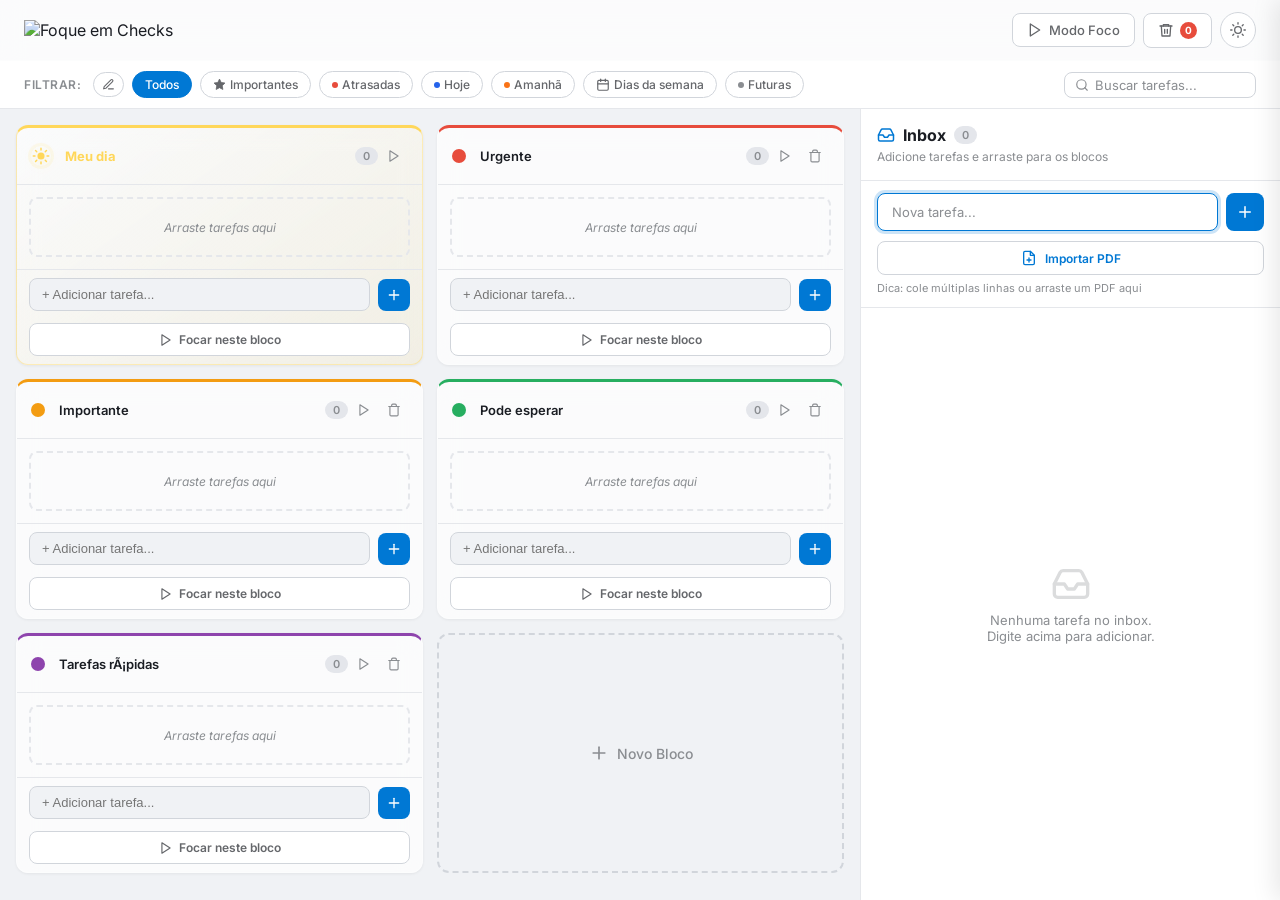
==== commit c200a391: "Ajuste os blocos para monitores verticais Exibe dois blocos por linha em telas intermediárias e comp" ====
--- a/organizer.html
+++ b/organizer.html
@@ -16,7 +16,7 @@
     <link rel="preconnect" href="https://fonts.gstatic.com" crossorigin>
     <link href="https://fonts.googleapis.com/css2?family=Inter:wght@400;500;600;700&display=swap" rel="stylesheet">
     <script src="https://cdnjs.cloudflare.com/ajax/libs/pdf.js/3.11.174/pdf.min.js"></script>
-    <link rel="stylesheet" href="assets/css/organizer.css?v=20260920-recurrence">
+    <link rel="stylesheet" href="assets/css/organizer.css?v=20260920-responsive-columns">
 </head>
 <body>
 
@@ -33,6 +33,10 @@
                 <svg viewBox="0 0 24 24" fill="none" stroke="currentColor" stroke-width="2" stroke-linecap="round" stroke-linejoin="round"><polygon points="5 3 19 12 5 21 5 3"></polygon></svg>
                 <span>Modo Foco</span>
             </a>
+            <button class="header-btn trash-btn" id="btn-trash" type="button" title="Tarefas excluídas" aria-label="Tarefas excluídas">
+                <svg viewBox="0 0 24 24" fill="none" stroke="currentColor" stroke-width="2" stroke-linecap="round" stroke-linejoin="round" aria-hidden="true"><path d="M3 6h18"></path><path d="M8 6V4h8v2"></path><path d="M19 6l-1 15H6L5 6"></path><path d="M10 11v6M14 11v6"></path></svg>
+                <span class="trash-count" id="trash-count" hidden>0</span>
+            </button>
             <button class="header-btn theme-toggle" id="btn-theme" title="Alternar tema">
                 <svg id="icon-sun" viewBox="0 0 24 24" fill="none" stroke="currentColor" stroke-width="2" stroke-linecap="round" stroke-linejoin="round"><circle cx="12" cy="12" r="5"></circle><line x1="12" y1="1" x2="12" y2="3"></line><line x1="12" y1="21" x2="12" y2="23"></line><line x1="4.22" y1="4.22" x2="5.64" y2="5.64"></line><line x1="18.36" y1="18.36" x2="19.78" y2="19.78"></line><line x1="1" y1="12" x2="3" y2="12"></line><line x1="21" y1="12" x2="23" y2="12"></line><line x1="4.22" y1="19.78" x2="5.64" y2="18.36"></line><line x1="18.36" y1="5.64" x2="19.78" y2="4.22"></line></svg>
                 <svg id="icon-moon" viewBox="0 0 24 24" fill="none" stroke="currentColor" stroke-width="2" stroke-linecap="round" stroke-linejoin="round" style="display:none"><path d="M21 12.79A9 9 0 1 1 11.21 3 7 7 0 0 0 21 12.79z"></path></svg>
@@ -120,6 +124,27 @@
         </div>
     </div>
 
+    <!-- DELETED ITEMS / TRASH -->
+    <div class="modal-overlay" id="trash-modal-overlay">
+        <div class="trash-modal-box" role="dialog" aria-modal="true" aria-labelledby="trash-modal-title">
+            <div class="trash-modal-header">
+                <div class="trash-modal-title-group">
+                    <div class="trash-modal-icon">
+                        <svg viewBox="0 0 24 24" fill="none" stroke="currentColor" stroke-width="2" stroke-linecap="round" stroke-linejoin="round" aria-hidden="true"><path d="M3 6h18"></path><path d="M8 6V4h8v2"></path><path d="M19 6l-1 15H6L5 6"></path><path d="M10 11v6M14 11v6"></path></svg>
+                    </div>
+                    <div>
+                        <div class="trash-modal-title" id="trash-modal-title">Tarefas excluídas</div>
+                        <div class="trash-modal-subtitle">Restaure uma tarefa ou subtarefa para o local original</div>
+                    </div>
+                </div>
+                <button class="block-action-btn" id="trash-modal-close" type="button" title="Fechar">
+                    <svg viewBox="0 0 24 24" fill="none" stroke="currentColor" stroke-width="2" stroke-linecap="round" stroke-linejoin="round"><line x1="18" y1="6" x2="6" y2="18"></line><line x1="6" y1="6" x2="18" y2="18"></line></svg>
+                </button>
+            </div>
+            <div class="trash-list" id="trash-list"></div>
+        </div>
+    </div>
+
     <!-- PDF IMPORT PREVIEW MODAL -->
     <div class="modal-overlay" id="pdf-modal-overlay">
         <div class="pdf-modal-box">
--- a/assets/css/organizer.css
+++ b/assets/css/organizer.css
@@ -22,6 +22,10 @@
     --primary-hover: #106EBE;
     --primary-light: rgba(0,120,212,0.08);
     --primary-glow: rgba(0,120,212,0.2);
+
+    --my-day: #FFD75A;
+    --my-day-bg: rgba(255,215,90,0.11);
+    --my-day-border: rgba(255,215,90,0.42);
 
     --block-urgent: #E74C3C;
     --block-urgent-bg: rgba(231,76,60,0.08);
@@ -104,6 +108,9 @@
 
     --primary-light: rgba(0,120,212,0.15);
     --primary-glow: rgba(0,120,212,0.3);
+
+    --my-day-bg: rgba(255,215,90,0.16);
+    --my-day-border: rgba(255,215,90,0.5);
 
     --block-urgent-bg: rgba(231,76,60,0.12);
     --block-urgent-border: rgba(231,76,60,0.3);
@@ -258,6 +265,28 @@
     flex-shrink: 0;
 }
 
+.trash-btn {
+    position: relative;
+}
+
+.trash-btn:hover {
+    color: var(--block-urgent);
+}
+
+.trash-count {
+    min-width: 17px;
+    height: 17px;
+    padding: 0 4px;
+    display: inline-flex;
+    align-items: center;
+    justify-content: center;
+    border-radius: 9px;
+    background: var(--block-urgent);
+    color: white;
+    font-size: 10px;
+    font-weight: 700;
+}
+
 .theme-toggle {
     width: 36px;
     height: 36px;
@@ -485,6 +514,38 @@
 .block-card:hover {
     box-shadow: var(--shadow-md);
     background: var(--surface);
+}
+
+.my-day-block {
+    background: linear-gradient(145deg, var(--glass-bg), var(--my-day-bg));
+    border-color: var(--my-day-border);
+}
+
+.my-day-block .block-title {
+    color: var(--my-day);
+    font-weight: 700;
+}
+
+.my-day-block .block-color-dot {
+    box-shadow: 0 0 0 3px var(--my-day-bg);
+}
+
+.my-day-block .block-color-dot.my-day-icon {
+    display: inline-flex;
+    align-items: center;
+    justify-content: center;
+    width: 20px;
+    height: 20px;
+    border: 0;
+    background: transparent !important;
+    color: var(--my-day);
+    cursor: default;
+}
+
+.my-day-icon svg {
+    width: 20px;
+    height: 20px;
+    filter: drop-shadow(0 2px 4px rgba(255,215,90,0.28));
 }
 
 .block-card.drag-over {
@@ -1618,6 +1679,171 @@
     filter: brightness(1.1);
 }
 
+/* ========== DELETED ITEMS / TRASH ========== */
+.trash-modal-box {
+    width: min(560px, 92vw);
+    max-height: min(680px, 86vh);
+    display: flex;
+    flex-direction: column;
+    overflow: hidden;
+    background: var(--surface);
+    border: 1px solid var(--border);
+    border-radius: var(--radius);
+    box-shadow: var(--shadow-lg);
+    animation: scaleIn 0.2s ease;
+}
+
+.trash-modal-header {
+    display: flex;
+    align-items: flex-start;
+    justify-content: space-between;
+    gap: 16px;
+    padding: 18px 20px;
+    border-bottom: 1px solid var(--border-light);
+}
+
+.trash-modal-title-group {
+    display: flex;
+    align-items: center;
+    gap: 12px;
+    min-width: 0;
+}
+
+.trash-modal-icon {
+    width: 36px;
+    height: 36px;
+    display: grid;
+    place-items: center;
+    flex-shrink: 0;
+    border-radius: 10px;
+    background: rgba(231,76,60,0.12);
+    color: var(--block-urgent);
+}
+
+.trash-modal-icon svg {
+    width: 19px;
+    height: 19px;
+}
+
+.trash-modal-title {
+    color: var(--text);
+    font-size: 16px;
+    font-weight: 700;
+}
+
+.trash-modal-subtitle {
+    margin-top: 3px;
+    color: var(--text-secondary);
+    font-size: 12px;
+}
+
+.trash-list {
+    min-height: 120px;
+    padding: 10px;
+    overflow-y: auto;
+}
+
+.trash-item {
+    display: flex;
+    align-items: center;
+    gap: 11px;
+    padding: 11px 10px;
+    border-bottom: 1px solid var(--border-light);
+}
+
+.trash-item:last-child {
+    border-bottom: 0;
+}
+
+.trash-item-icon {
+    width: 32px;
+    height: 32px;
+    display: grid;
+    place-items: center;
+    flex-shrink: 0;
+    border-radius: 9px;
+    background: var(--bg-secondary);
+    color: var(--text-secondary);
+}
+
+.trash-item-icon svg {
+    width: 16px;
+    height: 16px;
+}
+
+.trash-item-content {
+    min-width: 0;
+    flex: 1;
+}
+
+.trash-item-title {
+    overflow: hidden;
+    color: var(--text);
+    font-size: 13px;
+    font-weight: 600;
+    text-overflow: ellipsis;
+    white-space: nowrap;
+}
+
+.trash-item-meta {
+    margin-top: 3px;
+    overflow: hidden;
+    color: var(--text-tertiary);
+    font-size: 11px;
+    text-overflow: ellipsis;
+    white-space: nowrap;
+}
+
+.trash-restore-btn {
+    display: inline-flex;
+    align-items: center;
+    gap: 5px;
+    flex-shrink: 0;
+    padding: 6px 9px;
+    border: 1px solid var(--primary);
+    border-radius: var(--radius-xs);
+    background: var(--primary-light);
+    color: var(--primary);
+    font: 600 11px var(--font);
+}
+
+.trash-restore-btn:hover {
+    background: var(--primary);
+    color: white;
+}
+
+.trash-restore-btn svg {
+    width: 14px;
+    height: 14px;
+}
+
+.trash-empty {
+    min-height: 190px;
+    display: flex;
+    flex-direction: column;
+    align-items: center;
+    justify-content: center;
+    gap: 7px;
+    color: var(--text-secondary);
+    text-align: center;
+}
+
+.trash-empty svg {
+    width: 34px;
+    height: 34px;
+    margin-bottom: 4px;
+    color: var(--text-tertiary);
+}
+
+.trash-empty strong {
+    color: var(--text);
+    font-size: 13px;
+}
+
+.trash-empty span {
+    font-size: 12px;
+}
+
 /* ========== INBOX PDF IMPORT TOOLS ========== */
 .inbox-tools-row {
     margin-top: 10px;
@@ -2314,6 +2540,27 @@
 }
 
 /* Responsive */
+@media (min-width: 901px) and (max-width: 1280px) {
+    .inbox-panel {
+        width: clamp(340px, 34vw, 420px);
+        min-width: 340px;
+    }
+
+    .blocks-panel {
+        grid-template-columns: repeat(2, minmax(0, 1fr));
+        gap: 14px;
+        padding: 16px;
+    }
+
+    .block-header {
+        padding-inline: 14px;
+    }
+
+    .task-card {
+        padding-inline: 10px;
+    }
+}
+
 @media (max-width: 900px) {
     .main {
         flex-direction: column-reverse;
@@ -2573,11 +2820,24 @@
     }
 
     .modal-box,
-    .pdf-modal-box {
+    .pdf-modal-box,
+    .trash-modal-box {
         width: 100%;
         max-width: none;
         max-height: calc(100dvh - 24px - env(safe-area-inset-top) - env(safe-area-inset-bottom));
         border-radius: 18px;
+    }
+
+    .trash-modal-header {
+        padding: 16px;
+    }
+
+    .trash-modal-title {
+        font-size: 17px;
+    }
+
+    .trash-modal-subtitle {
+        font-size: 12px;
     }
 
     .pdf-modal-box {
@@ -2648,7 +2908,8 @@
     .side-panel,
     .toast-notification,
     .modal-box,
-    .pdf-modal-box {
+    .pdf-modal-box,
+    .trash-modal-box {
         will-change: transform, opacity;
     }
 }
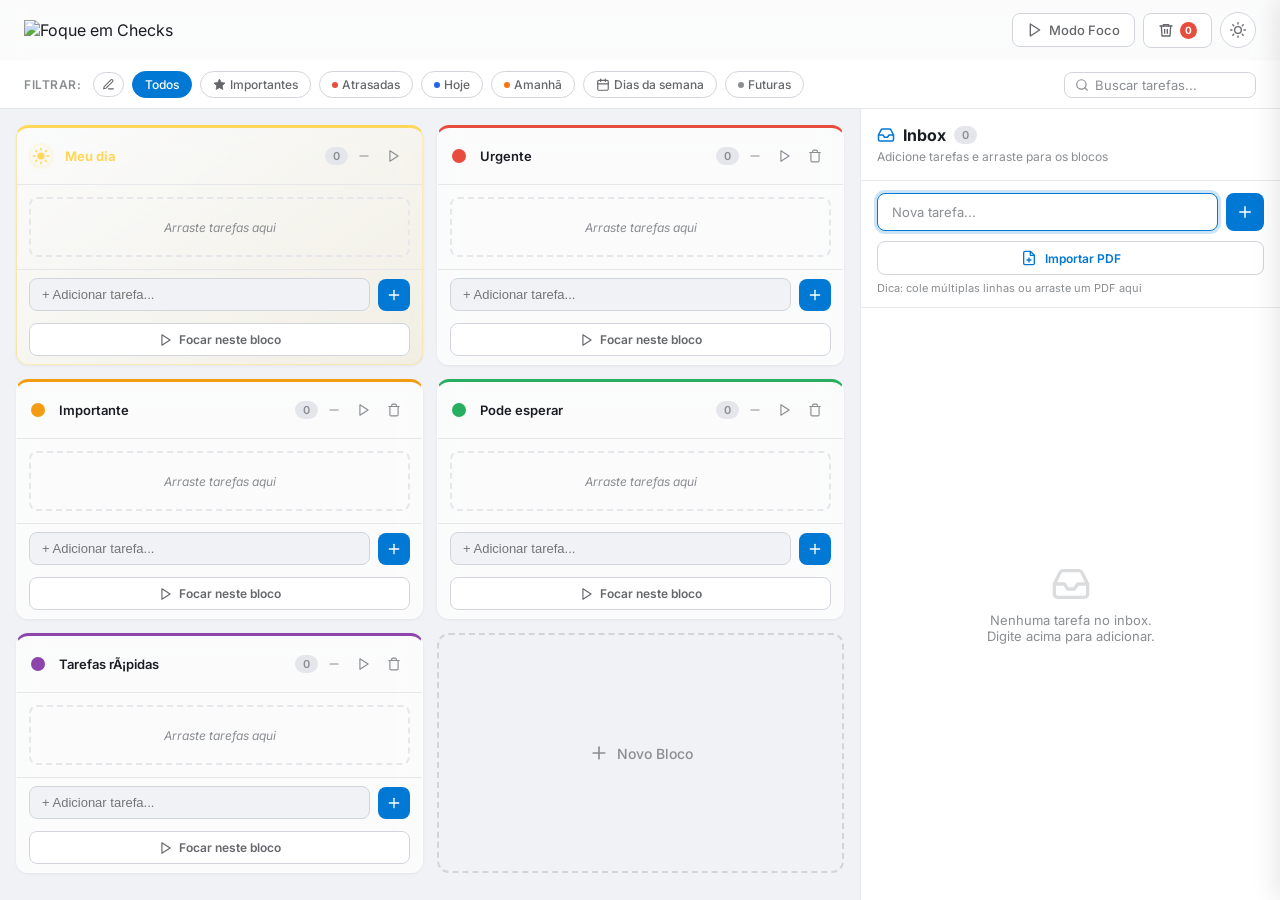
==== commit ffb89f3b: "Adicione minimização e restauração de blocos Permite ocultar blocos completos da tela principal e re" ====
--- a/organizer.html
+++ b/organizer.html
@@ -67,6 +67,14 @@
         </div>
         <button class="filter-chip filter-orderable" data-filter="futuras" data-order-id="futuras"><span class="chip-dot" style="background:var(--text-tertiary)"></span>Futuras</button>
 
+        <div class="hidden-blocks-control" id="hidden-blocks-control" hidden>
+            <button class="filter-chip hidden-blocks-toggle" id="hidden-blocks-toggle" type="button" aria-expanded="false" aria-controls="hidden-blocks-menu">
+                <svg viewBox="0 0 24 24" fill="none" stroke="currentColor" stroke-width="2" stroke-linecap="round" stroke-linejoin="round" aria-hidden="true"><path d="M3 12s3.5-6 9-6 9 6 9 6-3.5 6-9 6-9-6-9-6Z"></path><circle cx="12" cy="12" r="2.5"></circle></svg>
+                <span id="hidden-blocks-label">Blocos ocultos</span>
+            </button>
+            <div class="hidden-blocks-menu" id="hidden-blocks-menu" hidden></div>
+        </div>
+
         <div class="search-container">
             <svg viewBox="0 0 24 24" fill="none" stroke="currentColor" stroke-width="2" stroke-linecap="round" stroke-linejoin="round"><circle cx="11" cy="11" r="8"></circle><line x1="21" y1="21" x2="16.65" y2="16.65"></line></svg>
             <input type="text" class="search-input" id="search-input" placeholder="Buscar tarefas...">
--- a/assets/css/organizer.css
+++ b/assets/css/organizer.css
@@ -491,6 +491,82 @@
     min-width: 0;
 }
 
+.hidden-blocks-control {
+    position: relative;
+}
+
+.hidden-blocks-control[hidden],
+.hidden-blocks-menu[hidden],
+.block-card[hidden] {
+    display: none;
+}
+
+.hidden-blocks-toggle svg {
+    width: 14px;
+    height: 14px;
+}
+
+.hidden-blocks-menu {
+    position: fixed;
+    z-index: 1400;
+    width: min(300px, calc(100vw - 32px));
+    padding: 8px;
+    background: var(--surface);
+    border: 1px solid var(--border);
+    border-radius: var(--radius-sm);
+    box-shadow: var(--shadow-lg);
+}
+
+.hidden-blocks-menu-title {
+    padding: 4px 8px 8px;
+    color: var(--text-tertiary);
+    font-size: 11px;
+    font-weight: 700;
+    text-transform: uppercase;
+    letter-spacing: 0.04em;
+}
+
+.hidden-block-restore {
+    width: 100%;
+    display: flex;
+    align-items: center;
+    gap: 9px;
+    padding: 9px 10px;
+    border: 0;
+    border-radius: var(--radius-xs);
+    color: var(--text);
+    background: transparent;
+    font: 500 12px var(--font);
+    text-align: left;
+    cursor: pointer;
+}
+
+.hidden-block-restore:hover {
+    background: var(--bg-secondary);
+}
+
+.hidden-block-restore-dot {
+    width: 10px;
+    height: 10px;
+    flex: 0 0 auto;
+    border-radius: 50%;
+}
+
+.hidden-block-restore span:nth-child(2) {
+    min-width: 0;
+    overflow: hidden;
+    text-overflow: ellipsis;
+    white-space: nowrap;
+}
+
+.hidden-block-restore-all {
+    margin-top: 6px;
+    border-top: 1px solid var(--border-light);
+    border-radius: 0 0 var(--radius-xs) var(--radius-xs);
+    color: var(--primary);
+    font-weight: 700;
+}
+
 .block-card {
     width: 100%;
     min-width: 0;
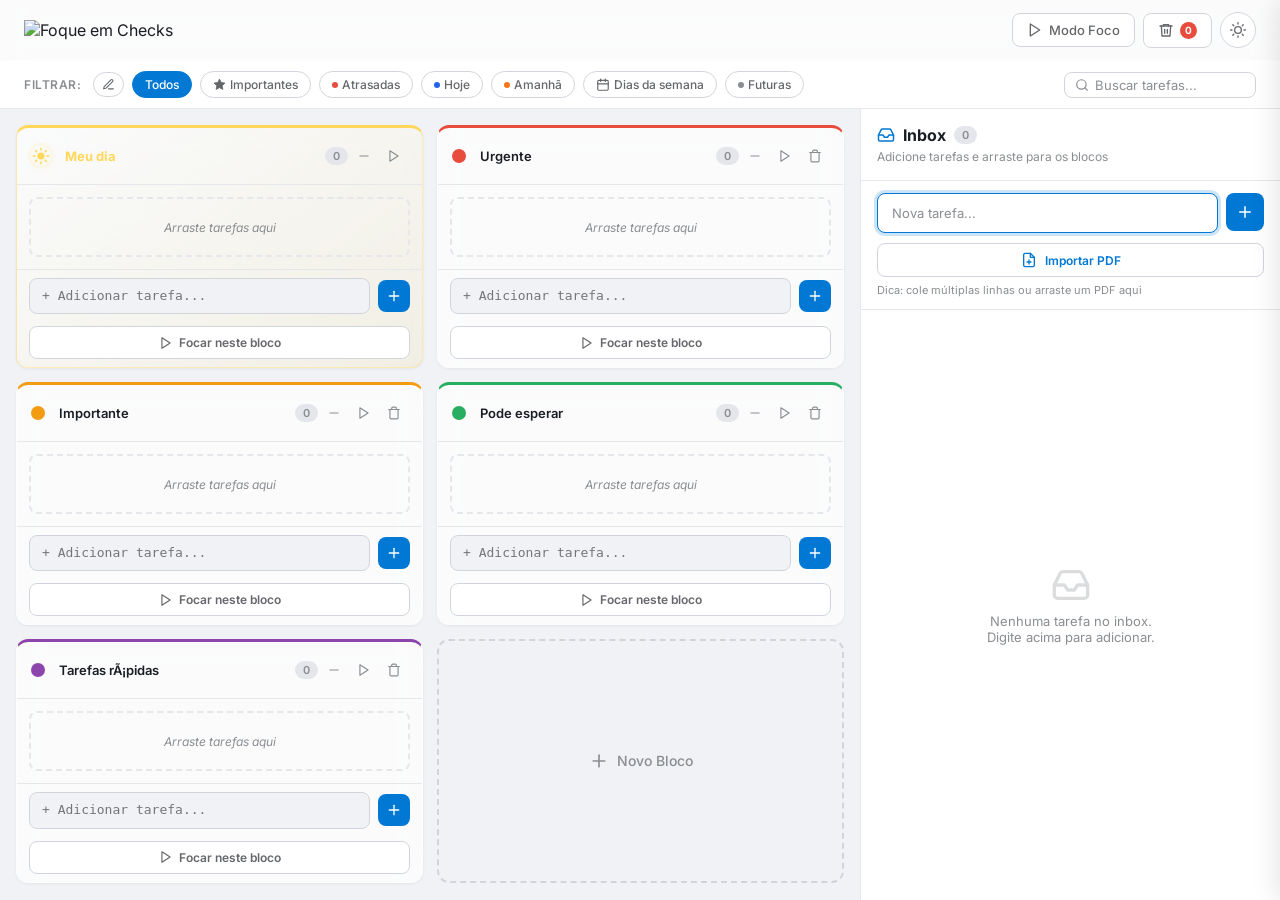
==== commit f53f9bfa: "Adicione quebra de linha em tarefas Permite usar Shift + Enter em tarefas e subtarefas, mantém Enter" ====
--- a/organizer.html
+++ b/organizer.html
@@ -100,7 +100,7 @@
             </div>
             <div class="inbox-input-area">
                 <div class="inbox-input-wrapper">
-                    <input type="text" class="inbox-input" id="inbox-input" placeholder="Nova tarefa..." autocomplete="off">
+                    <textarea class="inbox-input" id="inbox-input" placeholder="Nova tarefa..." autocomplete="off" rows="1"></textarea>
                     <button class="inbox-add-btn" id="btn-inbox-add" title="Adicionar tarefa">
                         <svg viewBox="0 0 24 24" fill="none" stroke="currentColor" stroke-width="2" stroke-linecap="round" stroke-linejoin="round"><line x1="12" y1="5" x2="12" y2="19"></line><line x1="5" y1="12" x2="19" y2="12"></line></svg>
                     </button>
@@ -249,7 +249,7 @@
                     <div class="subtask-input-icon">
                         <svg viewBox="0 0 24 24" fill="none" stroke="currentColor" stroke-width="2" stroke-linecap="round" stroke-linejoin="round"><line x1="12" y1="5" x2="12" y2="19"></line><line x1="5" y1="12" x2="19" y2="12"></line></svg>
                     </div>
-                    <input type="text" class="subtask-input" id="subtask-input" placeholder="Adicionar passo">
+                    <textarea class="subtask-input" id="subtask-input" placeholder="Adicionar passo" rows="1"></textarea>
                 </div>
             </div>
         </div>
--- a/assets/css/organizer.css
+++ b/assets/css/organizer.css
@@ -948,6 +948,11 @@
     color: var(--text);
     font-family: var(--font);
     font-size: 13px;
+    line-height: 1.4;
+    min-height: 38px;
+    max-height: 112px;
+    resize: none;
+    overflow-y: auto;
     transition: all var(--transition);
 }
 
@@ -2558,6 +2563,10 @@
     font-size: 13px;
     color: var(--text);
     font-family: var(--font);
+    line-height: 1.4;
+    max-height: 96px;
+    resize: none;
+    overflow-y: auto;
     outline: none;
     transition: all 0.2s;
 }
